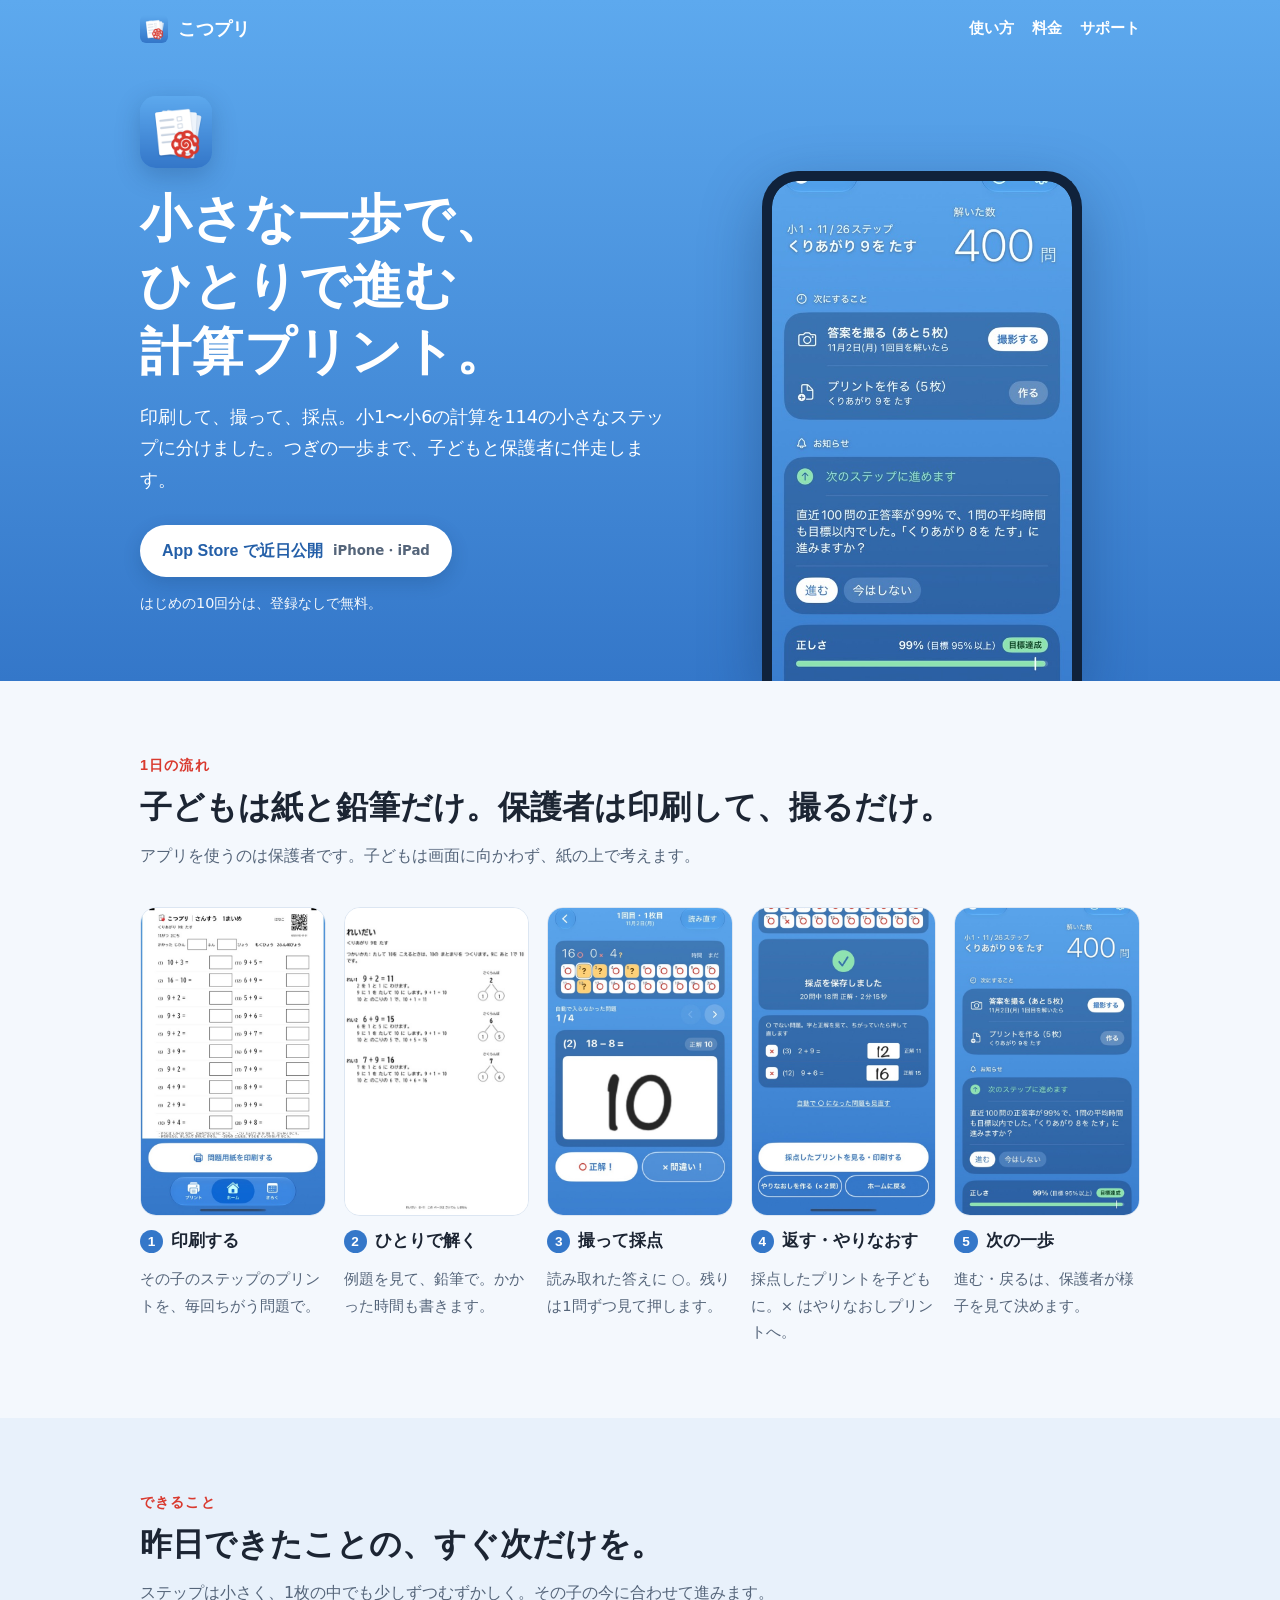
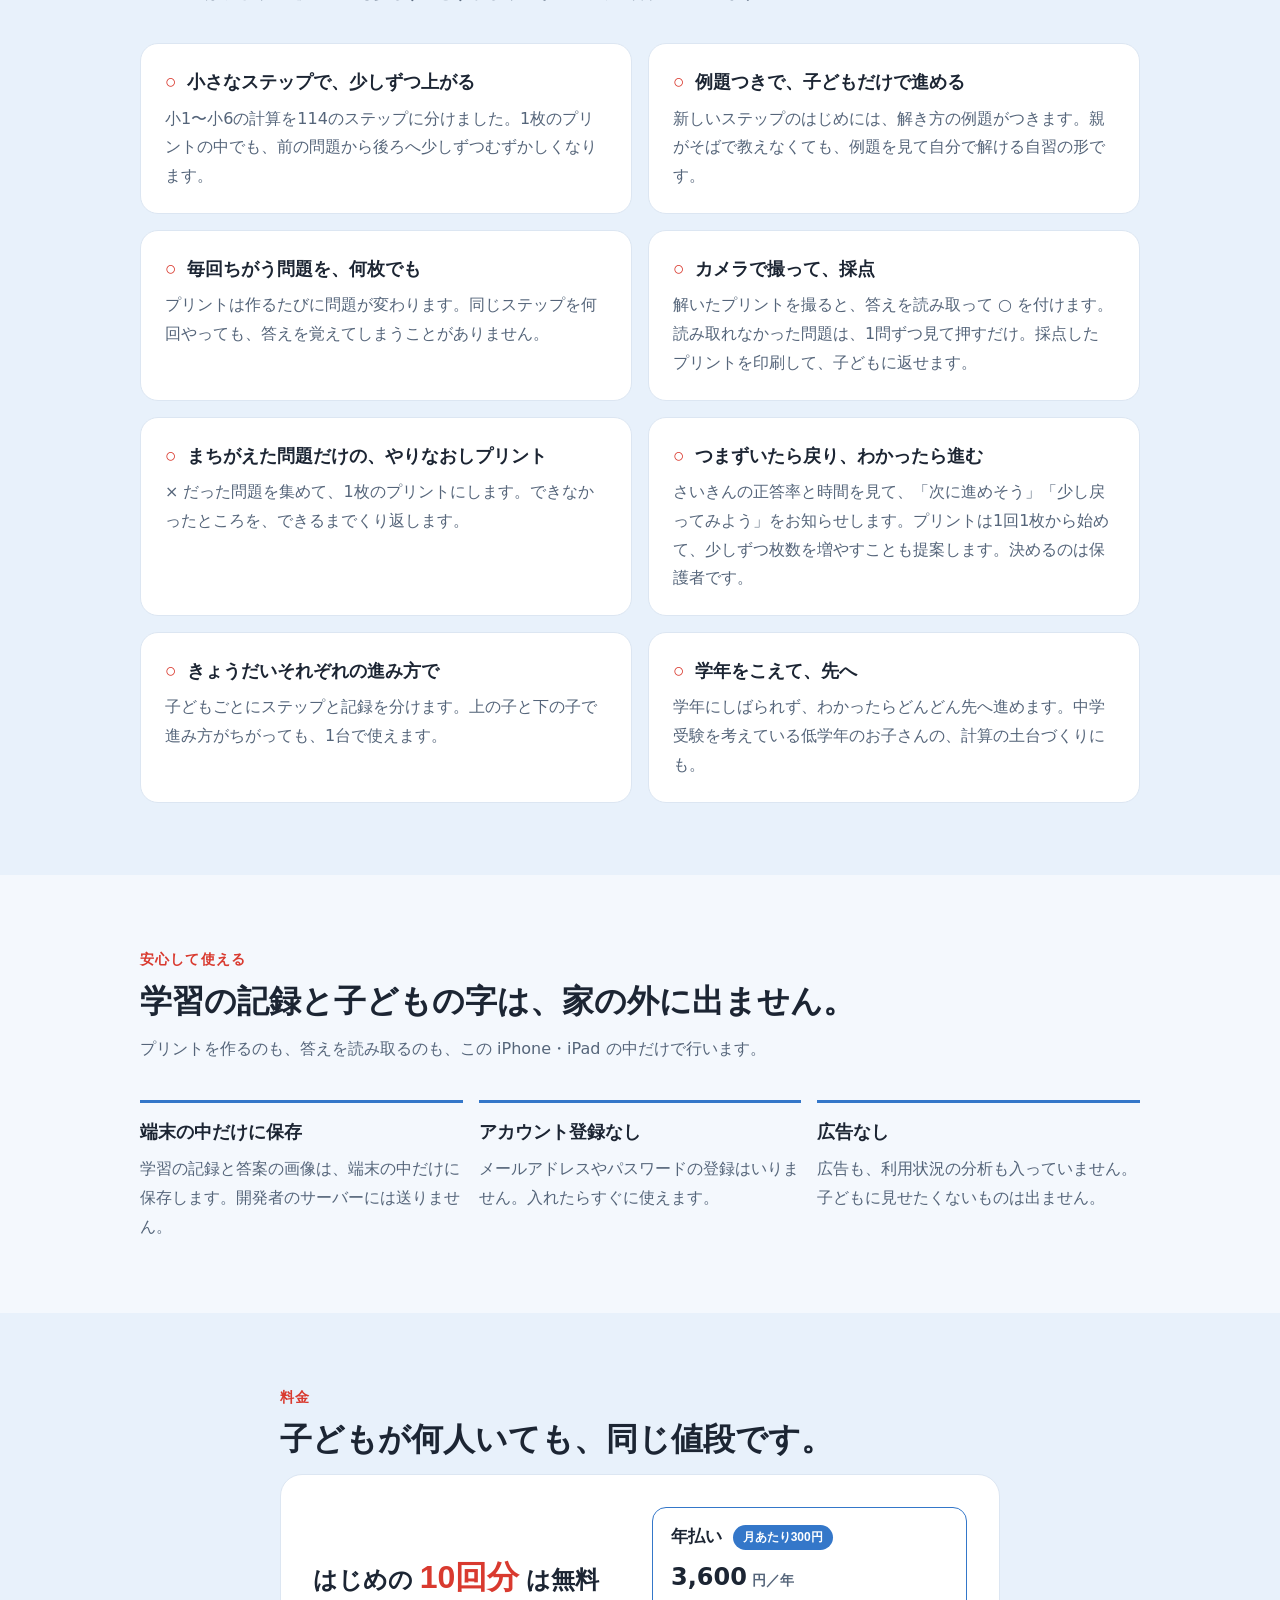
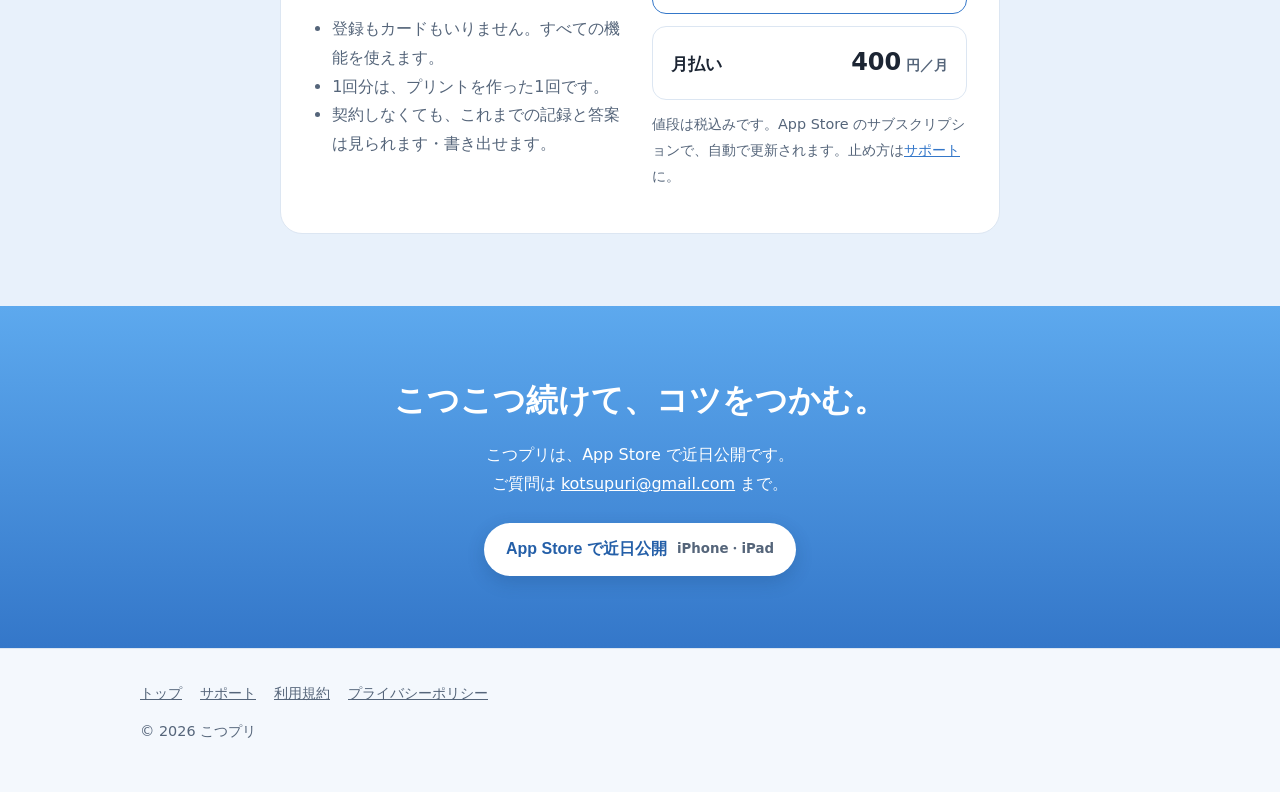
==== index.html @ e77b76b8 "Add files via upload" ====
<!doctype html>
<html lang="ja">
<head>
<meta charset="utf-8">
<meta name="viewport" content="width=device-width, initial-scale=1">
<title>こつプリ｜小さな一歩で、ひとりで進む計算プリント（iPhone・iPad アプリ）</title>
<meta name="description" content="小1〜小6の計算を114の小さなステップに分けた計算プリントのアプリ。例題つきのプリントを印刷して、子どもがひとりで解き、カメラで撮って採点。まちがえた問題はやりなおしプリントに。きょうだいそれぞれの進み方で使えます。">
<link rel="canonical" href="https://kotsupuri.github.io/">
<link rel="icon" href="images/icon-64.png" type="image/png">
<link rel="apple-touch-icon" href="images/icon-180.png">
<meta name="theme-color" content="#5DA9EE">
<meta property="og:type" content="website">
<meta property="og:site_name" content="こつプリ">
<meta property="og:title" content="こつプリ｜小さな一歩で、ひとりで進む計算プリント">
<meta property="og:description" content="例題つきのプリントを印刷して、子どもがひとりで解き、撮って採点。小1〜小6の計算を114の小さなステップで。">
<meta property="og:url" content="https://kotsupuri.github.io/">
<meta property="og:image" content="https://kotsupuri.github.io/images/ogp.png">
<meta property="og:image:width" content="1200">
<meta property="og:image:height" content="630">
<meta property="og:locale" content="ja_JP">
<meta name="twitter:card" content="summary_large_image">
<link rel="stylesheet" href="style.css">
<script type="application/ld+json">
{
  "@context": "https://schema.org",
  "@type": "SoftwareApplication",
  "name": "こつプリ",
  "alternateName": "Kotsupuri",
  "description": "小1〜小6の計算を114の小さなステップに分けた計算プリントのアプリ。例題つきのプリントを印刷して子どもがひとりで解き、カメラで撮って採点します。",
  "applicationCategory": "EducationalApplication",
  "operatingSystem": "iOS 18 以上（iPhone・iPad）",
  "inLanguage": "ja",
  "url": "https://kotsupuri.github.io/",
  "image": "https://kotsupuri.github.io/images/icon-512.png",
  "offers": [
    { "@type": "Offer", "name": "はじめの10回分", "price": "0", "priceCurrency": "JPY" },
    { "@type": "Offer", "name": "月払い", "price": "400", "priceCurrency": "JPY" },
    { "@type": "Offer", "name": "年払い", "price": "3600", "priceCurrency": "JPY" }
  ]
}
</script>
</head>
<body>
<header class="topbar on-hero">
  <div class="wrap bar">
    <a class="brand" href="./"><img src="images/icon-64.png" alt="" width="28" height="28">こつプリ</a>
    <nav><a href="#flow">使い方</a><a href="#price">料金</a><a href="support.html">サポート</a></nav>
  </div>
</header>

<div class="hero">
  <div class="wrap hero-grid">
    <div class="hero-copy">
      <p class="app-name"><img src="images/icon-180.png" alt="こつプリのアイコン" width="72" height="72"></p>
      <h1><span>小さな一歩で、</span><span>ひとりで進む</span><span>計算プリント。</span></h1>
      <p class="lead">印刷して、撮って、採点。小1〜小6の計算を114の小さなステップに分けました。つぎの一歩まで、子どもと保護者に伴走します。</p>
      <span class="badge">App Store で近日公開 <small>iPhone・iPad</small></span>
      <p class="hero-note">はじめの10回分は、登録なしで無料。</p>
    </div>
    <div class="hero-phone">
      <div class="phone"><img src="images/screen-decide.jpg" alt="ホームの画面。次にすること（答案を撮る・プリントを作る）と、次のステップに進めるというお知らせ" width="540" height="900"></div>
    </div>
  </div>
</div>

<main>
  <section id="flow">
    <div class="wrap">
      <p class="eyebrow">1日の流れ</p>
      <h2><span>子どもは紙と鉛筆だけ。</span><span>保護者は印刷して、撮るだけ。</span></h2>
      <p class="section-lead">アプリを使うのは保護者です。子どもは画面に向かわず、紙の上で考えます。</p>
      <ol class="flow">
        <li>
          <figure><img src="images/screen-print.jpg" alt="プリントの印刷の画面" loading="lazy" width="540" height="900"></figure>
          <h3>印刷する</h3>
          <p>その子のステップのプリントを、毎回ちがう問題で。</p>
        </li>
        <li>
          <figure><img src="images/screen-solve.jpg" alt="印刷した計算プリント" loading="lazy" width="540" height="764"></figure>
          <h3>ひとりで解く</h3>
          <p>例題を見て、鉛筆で。かかった時間も書きます。</p>
        </li>
        <li>
          <figure><img src="images/screen-grade.jpg" alt="撮った答案を採点する画面" loading="lazy" width="540" height="900"></figure>
          <h3>撮って採点</h3>
          <p>読み取れた答えに ○。残りは1問ずつ見て押します。</p>
        </li>
        <li>
          <figure><img src="images/screen-retry.jpg" alt="採点を保存した画面と、やりなおしを作るボタン" loading="lazy" width="540" height="900"></figure>
          <h3>返す・やりなおす</h3>
          <p>採点したプリントを子どもに。× はやりなおしプリントへ。</p>
        </li>
        <li>
          <figure><img src="images/screen-decide.jpg" alt="次のステップに進めるというお知らせ" loading="lazy" width="540" height="900"></figure>
          <h3>次の一歩</h3>
          <p>進む・戻るは、保護者が様子を見て決めます。</p>
        </li>
      </ol>
    </div>
  </section>

  <section class="alt" id="features">
    <div class="wrap">
      <p class="eyebrow">できること</p>
      <h2><span>昨日できたことの、</span><span>すぐ次だけを。</span></h2>
      <p class="section-lead">ステップは小さく、1枚の中でも少しずつむずかしく。その子の今に合わせて進みます。</p>
      <div class="features">
        <div class="feature"><h3><span class="mark" aria-hidden="true">○</span>小さなステップで、少しずつ上がる</h3><p>小1〜小6の計算を114のステップに分けました。1枚のプリントの中でも、前の問題から後ろへ少しずつむずかしくなります。</p></div>
        <div class="feature"><h3><span class="mark" aria-hidden="true">○</span>例題つきで、子どもだけで進める</h3><p>新しいステップのはじめには、解き方の例題がつきます。親がそばで教えなくても、例題を見て自分で解ける自習の形です。</p></div>
        <div class="feature"><h3><span class="mark" aria-hidden="true">○</span>毎回ちがう問題を、何枚でも</h3><p>プリントは作るたびに問題が変わります。同じステップを何回やっても、答えを覚えてしまうことがありません。</p></div>
        <div class="feature"><h3><span class="mark" aria-hidden="true">○</span>カメラで撮って、採点</h3><p>解いたプリントを撮ると、答えを読み取って ○ を付けます。読み取れなかった問題は、1問ずつ見て押すだけ。採点したプリントを印刷して、子どもに返せます。</p></div>
        <div class="feature"><h3><span class="mark" aria-hidden="true">○</span>まちがえた問題だけの、やりなおしプリント</h3><p>× だった問題を集めて、1枚のプリントにします。できなかったところを、できるまでくり返します。</p></div>
        <div class="feature"><h3><span class="mark" aria-hidden="true">○</span>つまずいたら戻り、わかったら進む</h3><p>さいきんの正答率と時間を見て、「次に進めそう」「少し戻ってみよう」をお知らせします。プリントは1回1枚から始めて、少しずつ枚数を増やすことも提案します。決めるのは保護者です。</p></div>
        <div class="feature"><h3><span class="mark" aria-hidden="true">○</span>きょうだいそれぞれの進み方で</h3><p>子どもごとにステップと記録を分けます。上の子と下の子で進み方がちがっても、1台で使えます。</p></div>
        <div class="feature"><h3><span class="mark" aria-hidden="true">○</span>学年をこえて、先へ</h3><p>学年にしばられず、わかったらどんどん先へ進めます。中学受験を考えている低学年のお子さんの、計算の土台づくりにも。</p></div>
      </div>
    </div>
  </section>

  <section id="promise">
    <div class="wrap">
      <p class="eyebrow">安心して使える</p>
      <h2><span>学習の記録と子どもの字は、</span><span>家の外に出ません。</span></h2>
      <p class="section-lead">プリントを作るのも、答えを読み取るのも、この iPhone・iPad の中だけで行います。</p>
      <div class="promises">
        <div class="promise"><h3>端末の中だけに保存</h3><p>学習の記録と答案の画像は、端末の中だけに保存します。開発者のサーバーには送りません。</p></div>
        <div class="promise"><h3>アカウント登録なし</h3><p>メールアドレスやパスワードの登録はいりません。入れたらすぐに使えます。</p></div>
        <div class="promise"><h3>広告なし</h3><p>広告も、利用状況の分析も入っていません。子どもに見せたくないものは出ません。</p></div>
      </div>
    </div>
  </section>

  <section class="alt" id="price">
    <div class="wrap narrow">
      <p class="eyebrow">料金</p>
      <h2><span>子どもが何人いても、</span><span>同じ値段です。</span></h2>
      <div class="price">
        <div>
          <p class="price-free"><span>はじめの <strong>10回分</strong></span> <span>は無料</span></p>
          <ul>
            <li>登録もカードもいりません。すべての機能を使えます。</li>
            <li>1回分は、プリントを作った1回です。</li>
            <li>契約しなくても、これまでの記録と答案は見られます・書き出せます。</li>
          </ul>
        </div>
        <div class="plans">
          <div class="plan best"><b>年払い <span class="tag">月あたり300円</span></b><span class="amount">3,600<small> 円／年</small></span></div>
          <div class="plan"><b>月払い</b><span class="amount">400<small> 円／月</small></span></div>
          <p class="note">値段は税込みです。App Store のサブスクリプションで、自動で更新されます。止め方は<a href="support.html">サポート</a>に。</p>
        </div>
      </div>
    </div>
  </section>

  <section class="cta">
    <div class="wrap narrow">
      <h2><span>こつこつ続けて、</span><span>コツをつかむ。</span></h2>
      <p>こつプリは、App Store で近日公開です。<br>ご質問は <a href="mailto:kotsupuri@gmail.com" style="color:#fff">kotsupuri@gmail.com</a> まで。</p>
      <span class="badge">App Store で近日公開 <small>iPhone・iPad</small></span>
    </div>
  </section>
</main>

<footer class="footer"><div class="wrap"><nav><a href="./">トップ</a><a href="support.html">サポート</a><a href="terms.html">利用規約</a><a href="privacy.html">プライバシーポリシー</a></nav><p>© 2026 こつプリ</p></div></footer>
</body>
</html>
---- style.css ----
/* こつプリの公式サイト。色はブランドブックと同じ（空・紙・赤ペン・墨）。
   外の文字（Web フォント）や外のサービスは読み込まない（見た人の情報を、ほかのサービスに送らないため）。
   見出しは丸ゴシック（iPhone・Mac のヒラギノ丸ゴ）、本文は角ゴシック。 */
:root {
  --sky-top: #5DA9EE;
  --sky-bottom: #3477C9;
  --sky-deep: #245FA8;
  --paper: #FFFFFF;
  --ink: #1C2533;
  --muted: #55657A;
  --line: #DCE6F2;
  --pen: #D93A2F;
  --done: #2E9D62;
  --bg: #F4F8FD;
  --tint: #E8F1FB;
  --round: "Hiragino Maru Gothic ProN", "Hiragino Maru Gothic Pro", "Zen Maru Gothic", "M PLUS Rounded 1c", "Hiragino Sans", sans-serif;
  --body: "Hiragino Sans", "Hiragino Kaku Gothic ProN", "Yu Gothic", "Noto Sans JP", system-ui, sans-serif;
  color-scheme: light;
}
@media (prefers-color-scheme: dark) {
  :root {
    --paper: #18212E; --ink: #E7EEF7; --muted: #A3B2C5; --line: #2A3747;
    --bg: #0F1620; --tint: #142133; --done: #6FD39C; --pen: #F0645A;
    color-scheme: dark;
  }
}
* { box-sizing: border-box; }
html { scroll-behavior: smooth; }
@media (prefers-reduced-motion: reduce) { html { scroll-behavior: auto; } }
body {
  margin: 0;
  background: var(--bg);
  color: var(--ink);
  font-family: var(--body);
  line-height: 1.8;
  -webkit-text-size-adjust: 100%;
}
img { max-width: 100%; height: auto; }
a { color: var(--sky-bottom); }
@media (prefers-color-scheme: dark) { a { color: var(--sky-top); } }
a:focus-visible, summary:focus-visible { outline: 3px solid var(--sky-top); outline-offset: 2px; border-radius: 4px; }
.wrap {
  max-width: 1040px;
  margin: 0 auto;
  padding-left: max(20px, env(safe-area-inset-left));
  padding-right: max(20px, env(safe-area-inset-right));
}
.narrow { max-width: 760px; }
h1, h2, h3, .brand { font-family: var(--round); text-wrap: balance; }
/* 見出しは、意味のまとまり（span）の途中で折り返さない */
h1 > span, h2 > span, .price-free > span { display: inline-block; }

/* 上の帯 */
.topbar { background: var(--sky-top); background: linear-gradient(180deg, var(--sky-top), #4B98E2); color: #fff; }
.topbar.on-hero { background: transparent; position: absolute; inset: 0 0 auto; z-index: 2; }
.bar { display: flex; align-items: center; justify-content: space-between; gap: 12px; padding-block: 12px; }
.brand { display: inline-flex; align-items: center; gap: 10px; color: #fff; font-weight: 700; font-size: 1.15rem; text-decoration: none; }
.brand img { border-radius: 22%; }
.topbar nav, .footer nav { display: flex; flex-wrap: wrap; gap: 4px 18px; }
.topbar nav a { color: #fff; text-decoration: none; font-weight: 600; font-size: .95rem; }
.topbar nav a:hover { text-decoration: underline; }

/* いちばん上 */
.hero {
  position: relative;
  color: #fff;
  background: linear-gradient(180deg, var(--sky-top) 0%, var(--sky-bottom) 100%);
  overflow: hidden;
}
.hero-grid {
  display: grid;
  grid-template-columns: minmax(0, 1.1fr) minmax(0, .9fr);
  gap: 32px;
  align-items: center;
  padding-block: 96px 0;
}
.hero-copy { padding-bottom: 64px; }
.app-name { display: flex; align-items: center; gap: 16px; margin: 0 0 18px; }
.app-name img { width: 72px; height: 72px; border-radius: 22%; box-shadow: 0 8px 24px rgba(16, 48, 92, .25); }
.app-name span { font-family: var(--round); font-size: 1.25rem; font-weight: 700; }
.hero h1 { font-size: clamp(2rem, 5.2vw, 3.2rem); line-height: 1.3; margin: 0 0 16px; letter-spacing: .02em; }
.hero .lead { font-size: 1.1rem; margin: 0 0 28px; max-width: 30em; }
.badge {
  display: inline-flex; align-items: center; gap: 10px;
  background: #fff; color: var(--sky-deep);
  border-radius: 999px; padding: 12px 22px;
  font-weight: 700; font-family: var(--round); text-decoration: none;
  box-shadow: 0 6px 18px rgba(16, 48, 92, .2);
}
.badge small { font-weight: 600; color: var(--muted); font-family: var(--body); }
.hero-note { margin: 14px 0 0; font-size: .9rem; opacity: .95; }
.hero-phone { align-self: end; display: flex; justify-content: center; }
.phone {
  width: min(320px, 100%);
  border-radius: 36px 36px 0 0;
  border: 10px solid #10223B; border-bottom: 0;
  background: #10223B;
  overflow: hidden;
  box-shadow: 0 20px 60px rgba(16, 48, 92, .35);
}
.phone img { display: block; width: 100%; border-radius: 26px 26px 0 0; }

/* 区切りの見出し */
section { padding-block: 72px; }
section.alt { background: var(--tint); }
.eyebrow { font-family: var(--round); color: var(--pen); font-weight: 700; letter-spacing: .08em; font-size: .9rem; margin: 0 0 6px; }
h2 { font-size: clamp(1.5rem, 3.4vw, 2rem); line-height: 1.4; margin: 0 0 12px; }
.section-lead { color: var(--muted); margin: 0 0 36px; max-width: 40em; }

/* 1日の流れ */
.flow { list-style: none; margin: 0; padding: 0; display: grid; grid-template-columns: repeat(5, minmax(0, 1fr)); gap: 18px; counter-reset: step; }
.flow li { counter-increment: step; display: grid; gap: 10px; align-content: start; }
.flow figure { margin: 0; border-radius: 16px; overflow: hidden; border: 1px solid var(--line); background: var(--paper); aspect-ratio: 3 / 5; }
.flow figure img { display: block; width: 100%; height: 100%; object-fit: cover; object-position: top; }
.flow h3 { font-size: 1.05rem; margin: 0; display: flex; align-items: baseline; gap: 8px; }
.flow h3::before {
  content: counter(step);
  display: inline-grid; place-items: center;
  width: 1.7em; height: 1.7em; flex: none;
  border-radius: 50%; background: var(--sky-bottom); color: #fff; font-size: .85rem;
}
.flow p { margin: 0; color: var(--muted); font-size: .92rem; }

/* できること */
.features { display: grid; grid-template-columns: repeat(2, minmax(0, 1fr)); gap: 16px; }
.feature { background: var(--paper); border: 1px solid var(--line); border-radius: 18px; padding: 22px 24px; }
.feature h3 { font-size: 1.12rem; margin: 0 0 6px; display: flex; gap: 10px; align-items: baseline; }
.feature h3 .mark { color: var(--pen); font-size: 1.2rem; line-height: 1; }
.feature p { margin: 0; color: var(--muted); }

/* 約束 */
.promises { display: grid; grid-template-columns: repeat(3, minmax(0, 1fr)); gap: 16px; }
.promise { border-top: 3px solid var(--sky-bottom); padding-top: 14px; }
.promise h3 { font-size: 1.1rem; margin: 0 0 6px; }
.promise p { margin: 0; color: var(--muted); }

/* 料金 */
.price {
  display: grid; grid-template-columns: minmax(0, 1fr) minmax(0, 1fr); gap: 24px; align-items: center;
  background: var(--paper); border: 1px solid var(--line); border-radius: 22px; padding: 32px;
}
.price-free { font-family: var(--round); font-size: 1.5rem; font-weight: 700; margin: 0 0 8px; }
.price-free strong { color: var(--pen); font-size: 2rem; }
.price ul { margin: 0; padding-left: 1.2em; color: var(--muted); }
.plans { display: grid; gap: 12px; }
.plan { display: flex; flex-wrap: wrap; justify-content: space-between; align-items: baseline; gap: 4px 12px; border: 1px solid var(--line); border-radius: 14px; padding: 14px 18px; }
.plan b { font-family: var(--round); font-size: 1.05rem; }
.plan .amount { font-size: 1.5rem; font-weight: 700; font-variant-numeric: tabular-nums; white-space: nowrap; }
.plan .amount small { font-size: .85rem; color: var(--muted); font-weight: 600; }
.plan.best { border-color: var(--sky-bottom); }
.plan .tag { white-space: nowrap; display: inline-block; vertical-align: middle; font-size: .75rem; color: #fff; background: var(--sky-bottom); border-radius: 999px; padding: 2px 10px; margin-left: 6px; font-weight: 700; }

/* 下の呼びかけ */
.cta { text-align: center; color: #fff; background: linear-gradient(180deg, var(--sky-top), var(--sky-bottom)); }
.cta h2 { margin-bottom: 18px; }
.cta p { margin: 0 0 24px; }

/* サポート・規約 */
main.page { padding-block: 40px 24px; }
main.page h1 { font-size: clamp(1.6rem, 4vw, 2.1rem); line-height: 1.35; margin: 0 0 20px; }
main.page h2 { font-size: 1.2rem; margin: 36px 0 10px; }
.doc p, .doc li { overflow-wrap: anywhere; }
p, ul, ol { margin: 0 0 12px; }
ul, ol { padding-left: 1.3em; }
.card { background: var(--paper); border: 1px solid var(--line); border-radius: 16px; padding: 18px 20px; margin: 0 0 16px; }
.contact { font-size: 1.2rem; font-weight: 700; word-break: break-all; }
.note { color: var(--muted); font-size: .9rem; }
details { border-top: 1px solid var(--line); padding: 12px 0; }
details:last-of-type { border-bottom: 1px solid var(--line); }
summary { cursor: pointer; font-weight: 700; }
summary::marker { color: var(--pen); }
details p, details ol { margin: 8px 0 0; }

/* いちばん下 */
.footer { padding-block: 32px 48px; color: var(--muted); font-size: .9rem; border-top: 1px solid var(--line); }
.footer nav a { color: var(--muted); }
.footer p { margin: 12px 0 0; }

/* スマホの幅 */
@media (max-width: 860px) {
  .flow { grid-template-columns: repeat(5, minmax(150px, 1fr)); overflow-x: auto; scroll-snap-type: x mandatory; padding-bottom: 8px; }
  .flow li { scroll-snap-align: start; }
}
@media (max-width: 760px) {
  .hero-grid { grid-template-columns: 1fr; padding-block: 80px 0; gap: 8px; }
  .hero-copy { padding-bottom: 24px; }
  .phone { width: min(260px, 80%); }
  section { padding-block: 52px; }
  .features, .promises, .price { grid-template-columns: 1fr; }
  .price { padding: 22px; }
}
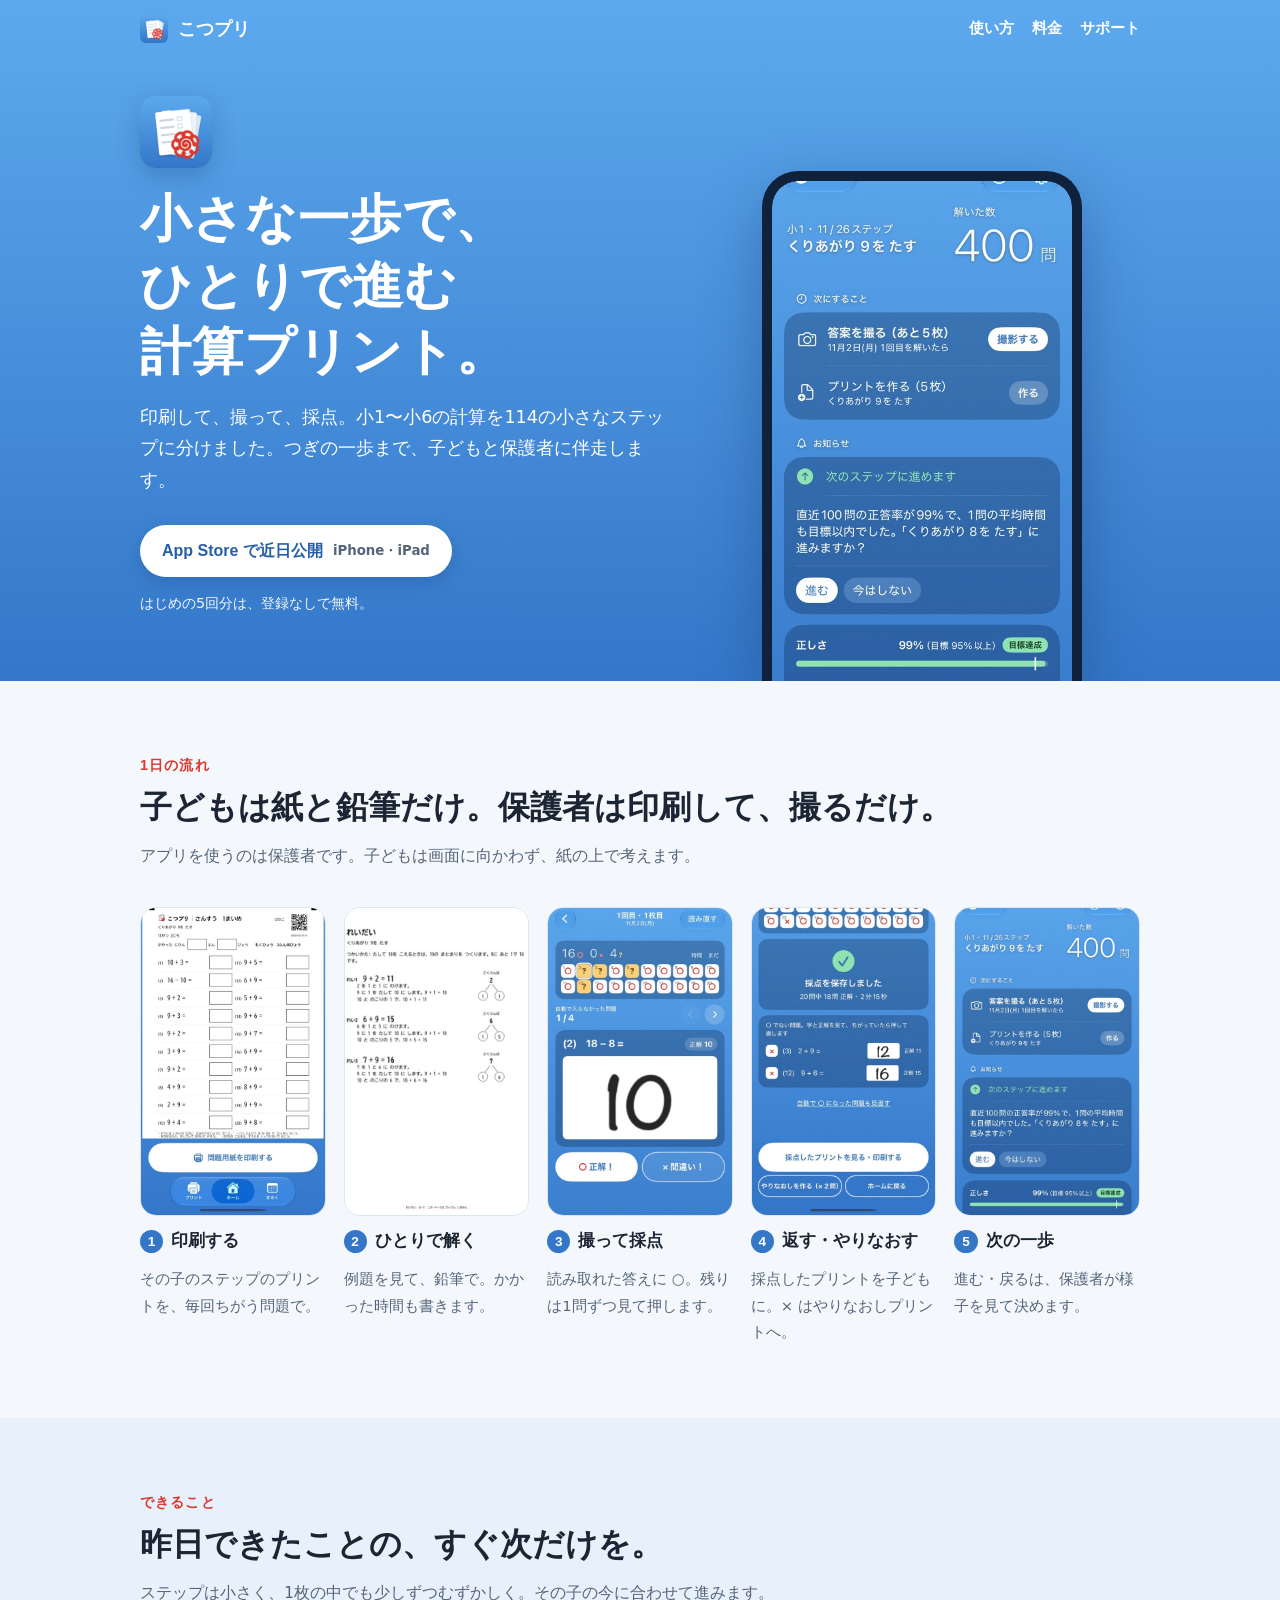
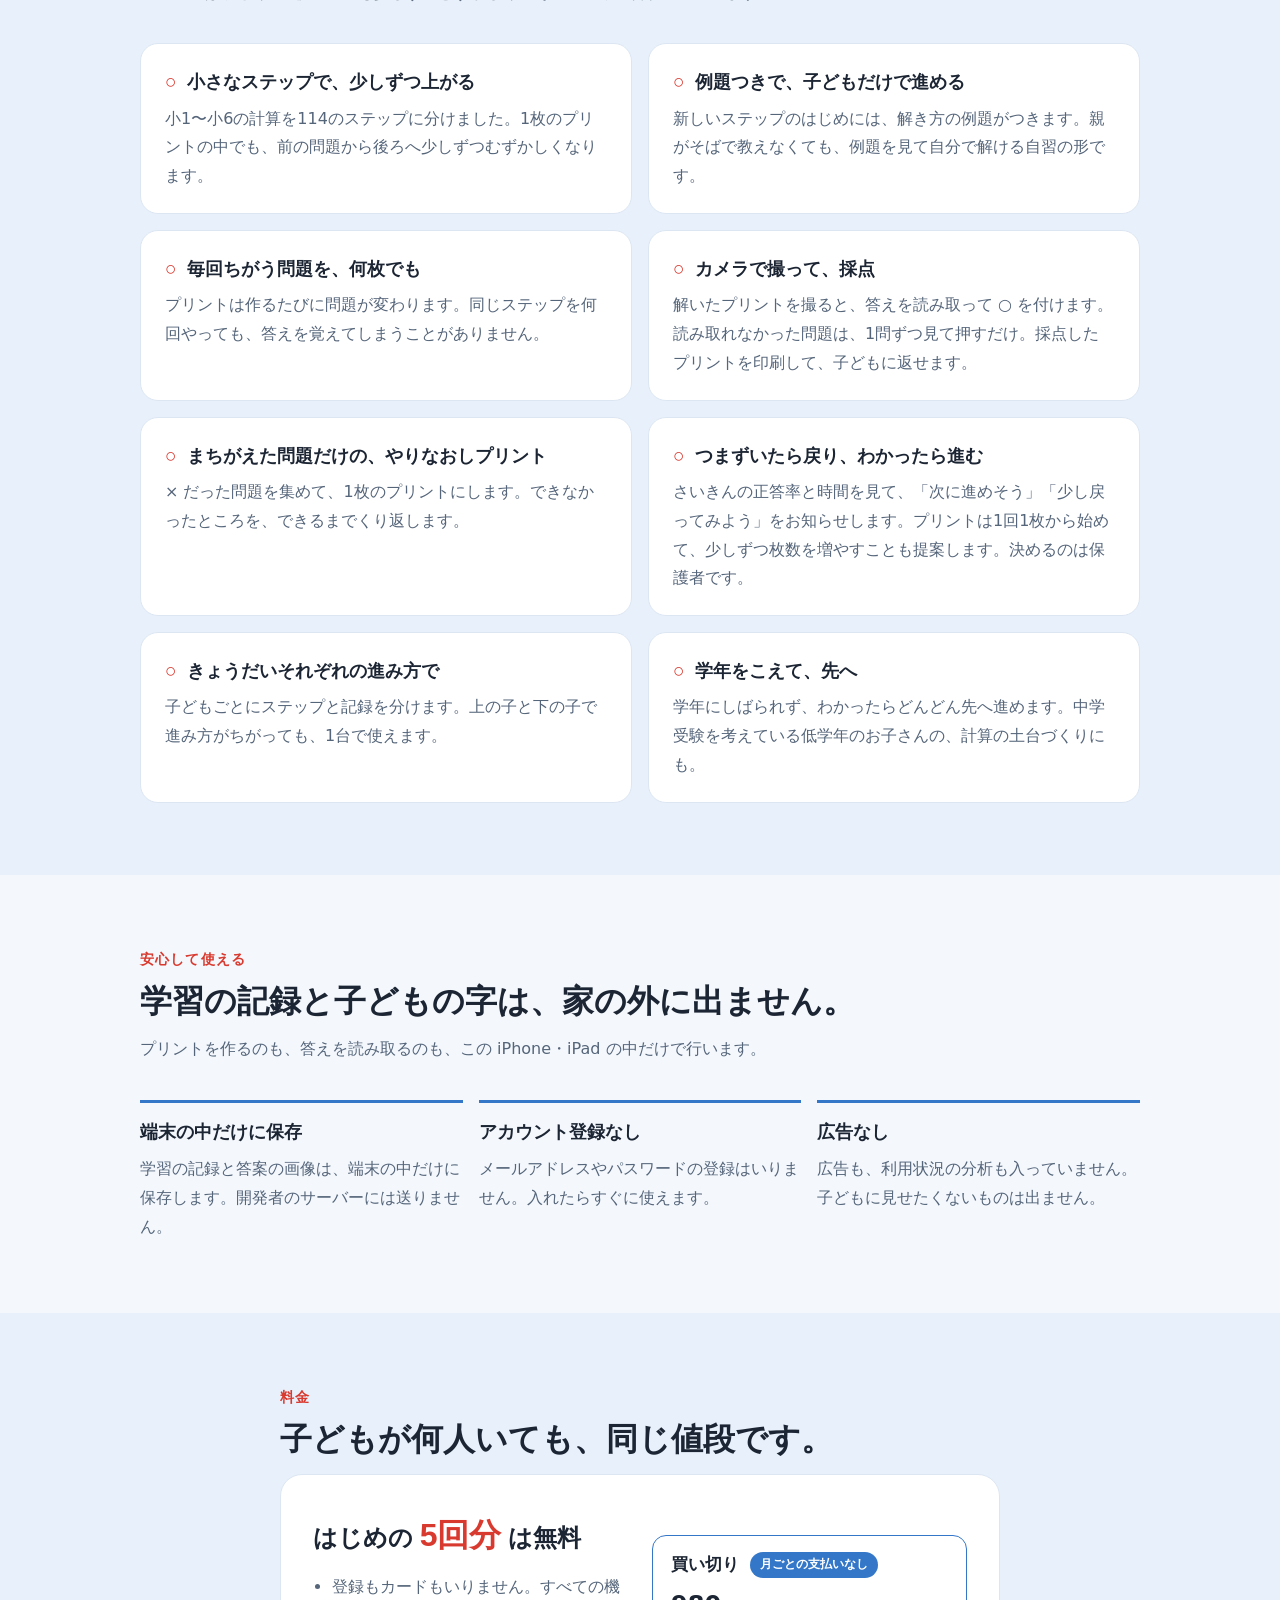
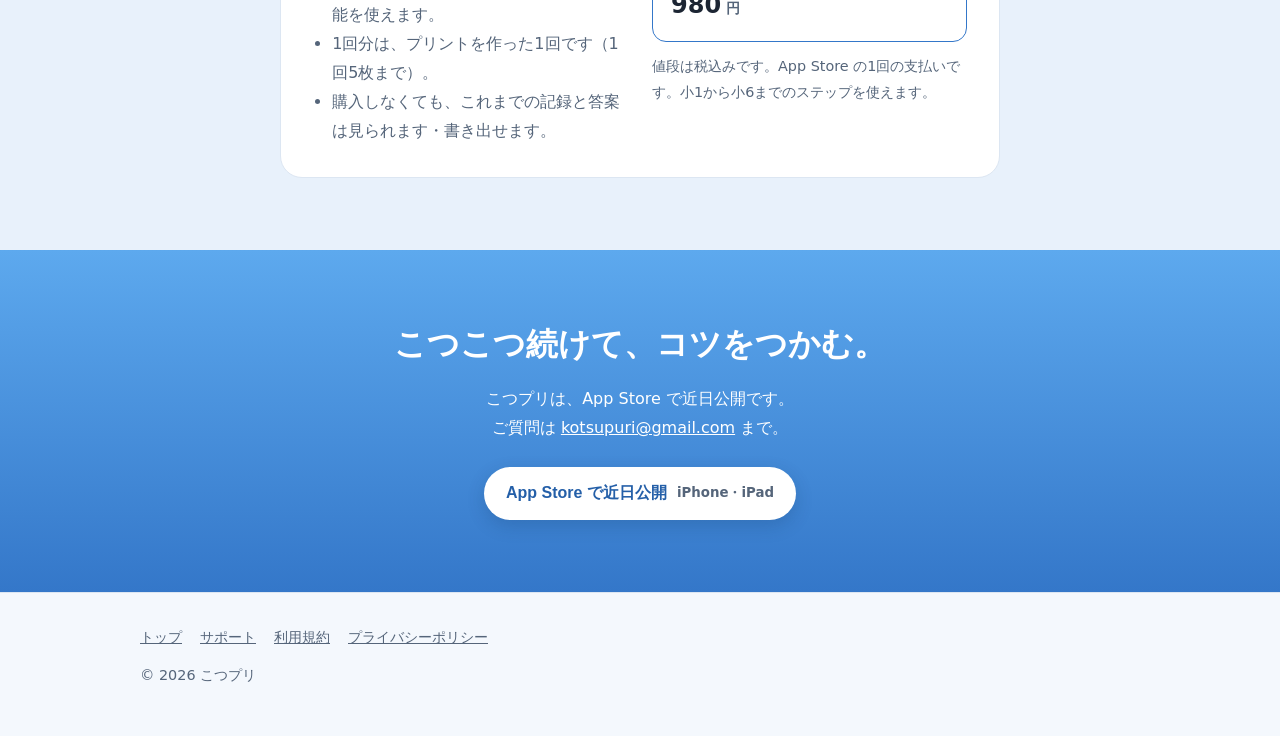
==== commit 0c0d8f7f: "Add files via upload" ====
--- a/index.html
+++ b/index.html
@@ -33,9 +33,8 @@
   "url": "https://kotsupuri.github.io/",
   "image": "https://kotsupuri.github.io/images/icon-512.png",
   "offers": [
-    { "@type": "Offer", "name": "はじめの10回分", "price": "0", "priceCurrency": "JPY" },
-    { "@type": "Offer", "name": "月払い", "price": "400", "priceCurrency": "JPY" },
-    { "@type": "Offer", "name": "年払い", "price": "3600", "priceCurrency": "JPY" }
+    { "@type": "Offer", "name": "はじめの5回分", "price": "0", "priceCurrency": "JPY" },
+    { "@type": "Offer", "name": "買い切り", "price": "980", "priceCurrency": "JPY" }
   ]
 }
 </script>
@@ -55,7 +54,7 @@
       <h1><span>小さな一歩で、</span><span>ひとりで進む</span><span>計算プリント。</span></h1>
       <p class="lead">印刷して、撮って、採点。小1〜小6の計算を114の小さなステップに分けました。つぎの一歩まで、子どもと保護者に伴走します。</p>
       <span class="badge">App Store で近日公開 <small>iPhone・iPad</small></span>
-      <p class="hero-note">はじめの10回分は、登録なしで無料。</p>
+      <p class="hero-note">はじめの5回分は、登録なしで無料。</p>
     </div>
     <div class="hero-phone">
       <div class="phone"><img src="images/screen-decide.jpg" alt="ホームの画面。次にすること（答案を撮る・プリントを作る）と、次のステップに進めるというお知らせ" width="540" height="900"></div>
@@ -136,17 +135,16 @@
       <h2><span>子どもが何人いても、</span><span>同じ値段です。</span></h2>
       <div class="price">
         <div>
-          <p class="price-free"><span>はじめの <strong>10回分</strong></span> <span>は無料</span></p>
+          <p class="price-free"><span>はじめの <strong>5回分</strong></span> <span>は無料</span></p>
           <ul>
             <li>登録もカードもいりません。すべての機能を使えます。</li>
-            <li>1回分は、プリントを作った1回です。</li>
-            <li>契約しなくても、これまでの記録と答案は見られます・書き出せます。</li>
+            <li>1回分は、プリントを作った1回です（1回5枚まで）。</li>
+            <li>購入しなくても、これまでの記録と答案は見られます・書き出せます。</li>
           </ul>
         </div>
         <div class="plans">
-          <div class="plan best"><b>年払い <span class="tag">月あたり300円</span></b><span class="amount">3,600<small> 円／年</small></span></div>
-          <div class="plan"><b>月払い</b><span class="amount">400<small> 円／月</small></span></div>
-          <p class="note">値段は税込みです。App Store のサブスクリプションで、自動で更新されます。止め方は<a href="support.html">サポート</a>に。</p>
+          <div class="plan best"><b>買い切り <span class="tag">月ごとの支払いなし</span></b><span class="amount">980<small> 円</small></span></div>
+          <p class="note">値段は税込みです。App Store の1回の支払いです。小1から小6までのステップを使えます。</p>
         </div>
       </div>
     </div>
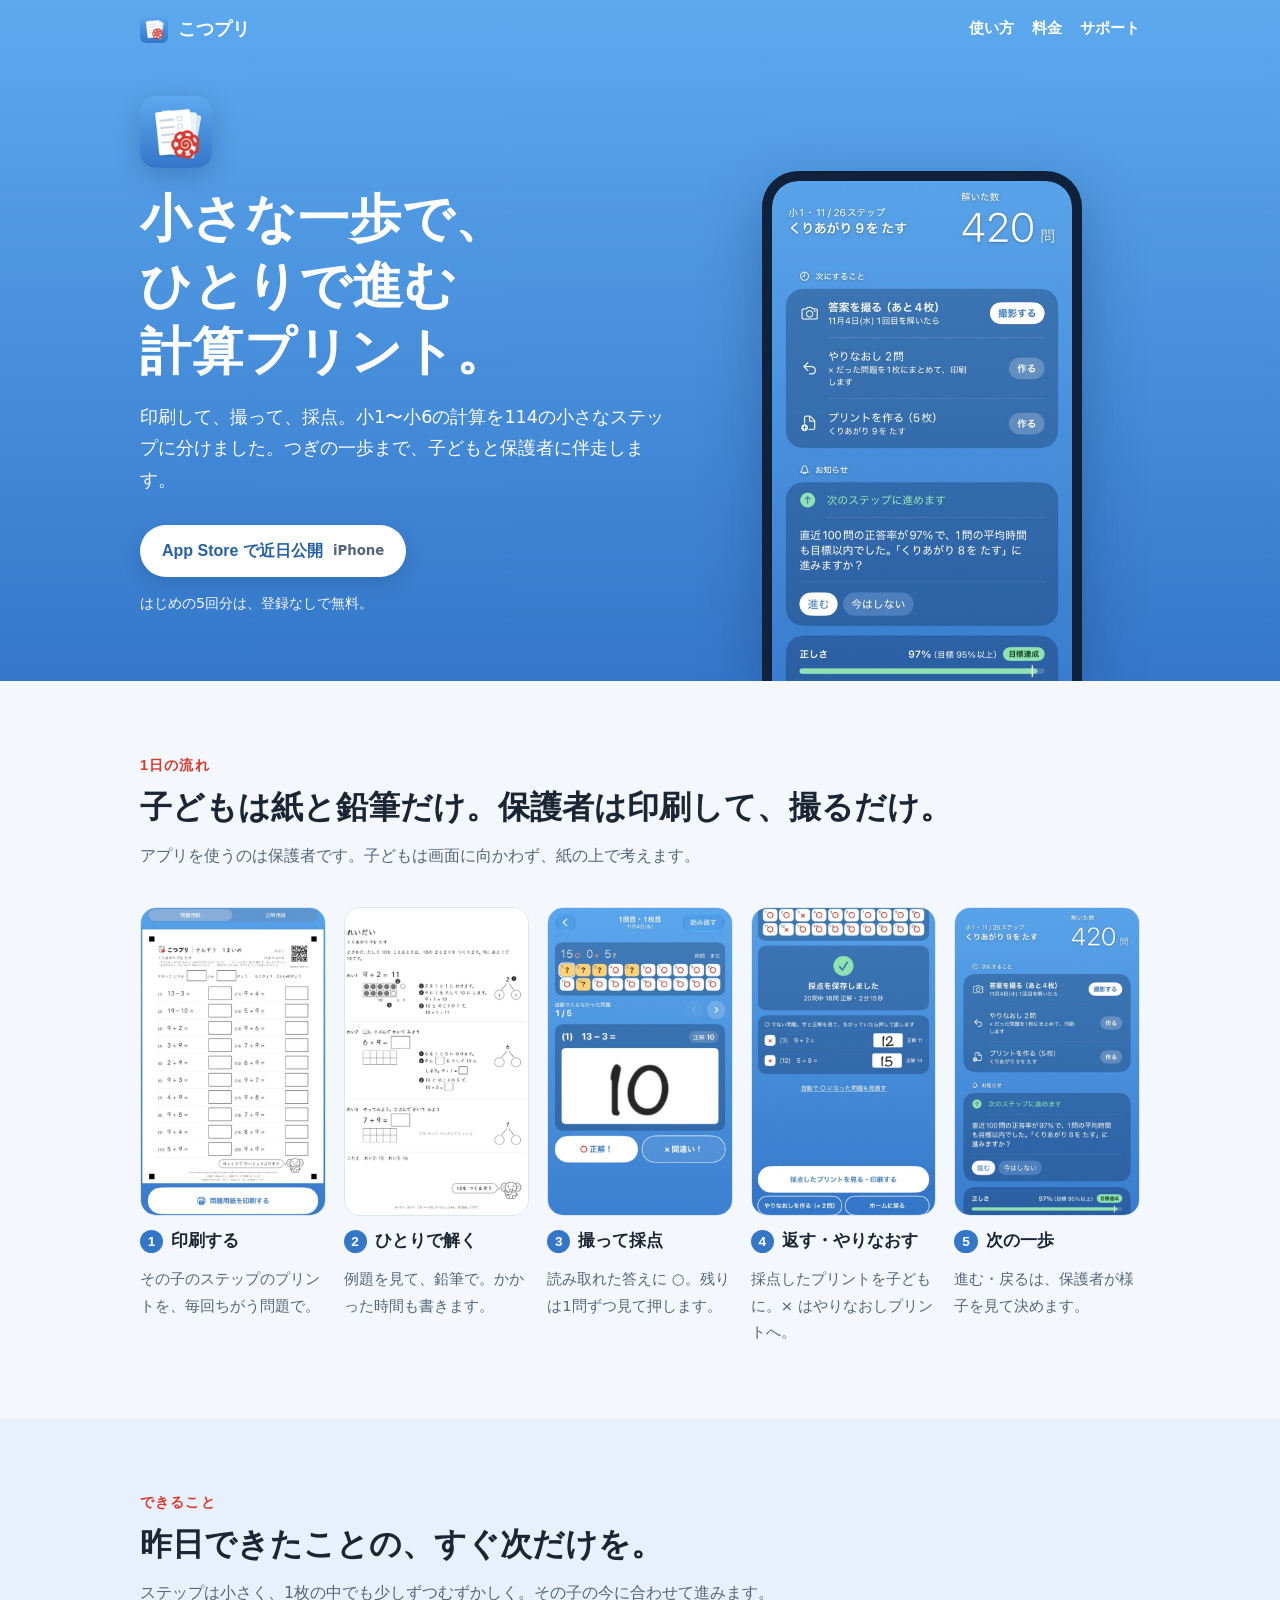
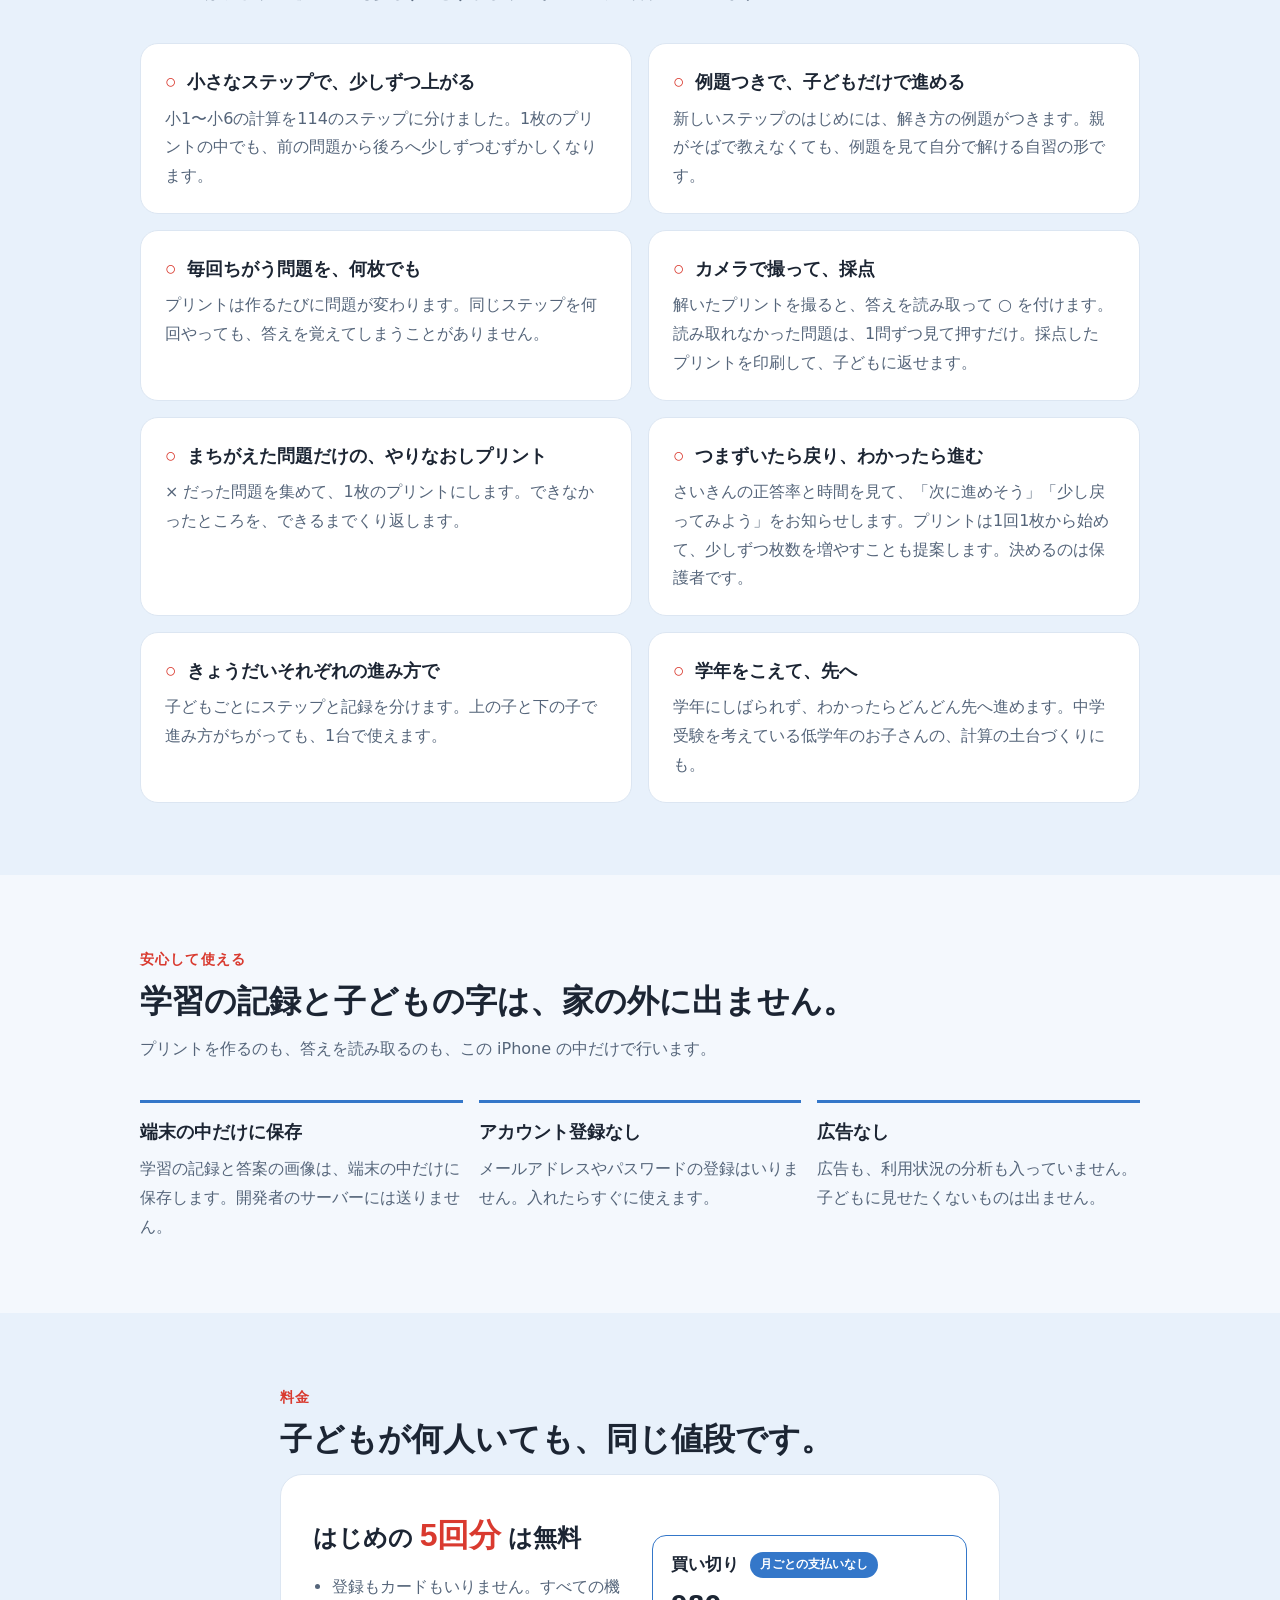
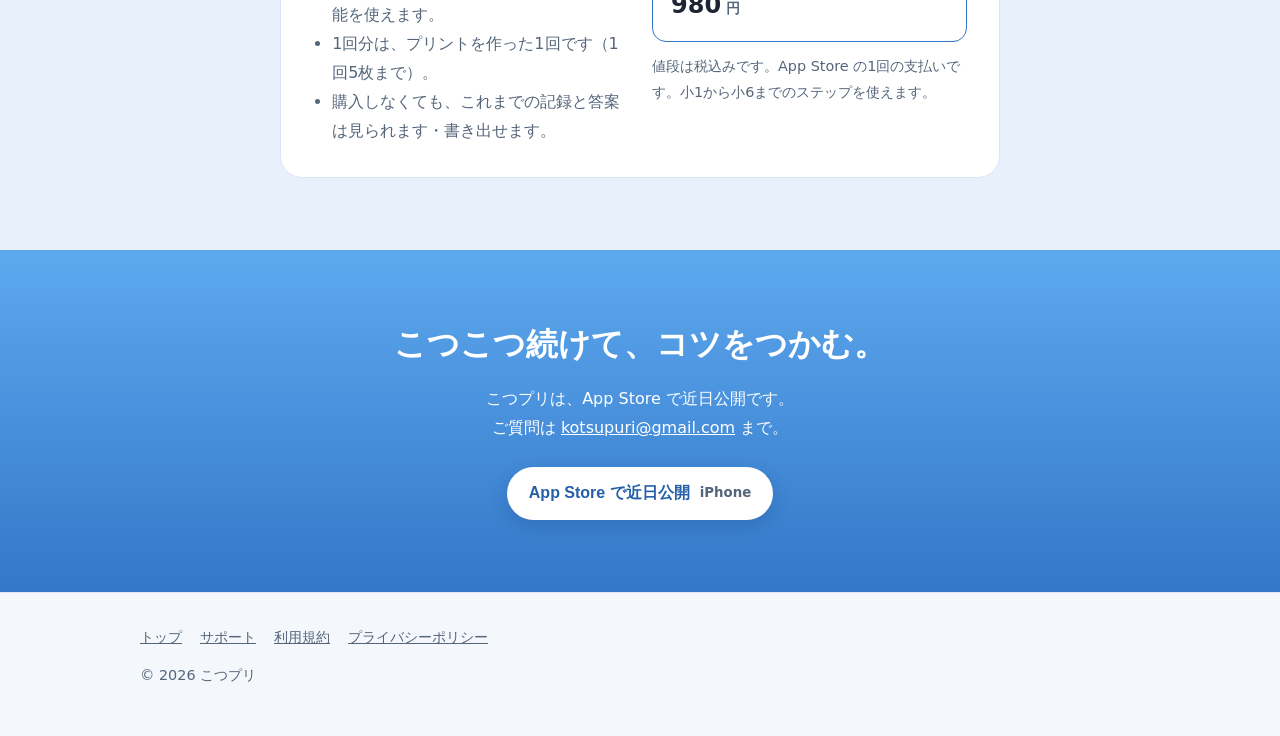
==== commit 5f7710fa: "Add files via upload" ====
--- a/index.html
+++ b/index.html
@@ -3,7 +3,7 @@
 <head>
 <meta charset="utf-8">
 <meta name="viewport" content="width=device-width, initial-scale=1">
-<title>こつプリ｜小さな一歩で、ひとりで進む計算プリント（iPhone・iPad アプリ）</title>
+<title>こつプリ｜小さな一歩で、ひとりで進む計算プリント（iPhone アプリ）</title>
 <meta name="description" content="小1〜小6の計算を114の小さなステップに分けた計算プリントのアプリ。例題つきのプリントを印刷して、子どもがひとりで解き、カメラで撮って採点。まちがえた問題はやりなおしプリントに。きょうだいそれぞれの進み方で使えます。">
 <link rel="canonical" href="https://kotsupuri.github.io/">
 <link rel="icon" href="images/icon-64.png" type="image/png">
@@ -28,7 +28,7 @@
   "alternateName": "Kotsupuri",
   "description": "小1〜小6の計算を114の小さなステップに分けた計算プリントのアプリ。例題つきのプリントを印刷して子どもがひとりで解き、カメラで撮って採点します。",
   "applicationCategory": "EducationalApplication",
-  "operatingSystem": "iOS 18 以上（iPhone・iPad）",
+  "operatingSystem": "iOS 18 以上（iPhone）",
   "inLanguage": "ja",
   "url": "https://kotsupuri.github.io/",
   "image": "https://kotsupuri.github.io/images/icon-512.png",
@@ -53,7 +53,7 @@
       <p class="app-name"><img src="images/icon-180.png" alt="こつプリのアイコン" width="72" height="72"></p>
       <h1><span>小さな一歩で、</span><span>ひとりで進む</span><span>計算プリント。</span></h1>
       <p class="lead">印刷して、撮って、採点。小1〜小6の計算を114の小さなステップに分けました。つぎの一歩まで、子どもと保護者に伴走します。</p>
-      <span class="badge">App Store で近日公開 <small>iPhone・iPad</small></span>
+      <span class="badge">App Store で近日公開 <small>iPhone</small></span>
       <p class="hero-note">はじめの5回分は、登録なしで無料。</p>
     </div>
     <div class="hero-phone">
@@ -120,7 +120,7 @@
     <div class="wrap">
       <p class="eyebrow">安心して使える</p>
       <h2><span>学習の記録と子どもの字は、</span><span>家の外に出ません。</span></h2>
-      <p class="section-lead">プリントを作るのも、答えを読み取るのも、この iPhone・iPad の中だけで行います。</p>
+      <p class="section-lead">プリントを作るのも、答えを読み取るのも、この iPhone の中だけで行います。</p>
       <div class="promises">
         <div class="promise"><h3>端末の中だけに保存</h3><p>学習の記録と答案の画像は、端末の中だけに保存します。開発者のサーバーには送りません。</p></div>
         <div class="promise"><h3>アカウント登録なし</h3><p>メールアドレスやパスワードの登録はいりません。入れたらすぐに使えます。</p></div>
@@ -154,7 +154,7 @@
     <div class="wrap narrow">
       <h2><span>こつこつ続けて、</span><span>コツをつかむ。</span></h2>
       <p>こつプリは、App Store で近日公開です。<br>ご質問は <a href="mailto:kotsupuri@gmail.com" style="color:#fff">kotsupuri@gmail.com</a> まで。</p>
-      <span class="badge">App Store で近日公開 <small>iPhone・iPad</small></span>
+      <span class="badge">App Store で近日公開 <small>iPhone</small></span>
     </div>
   </section>
 </main>
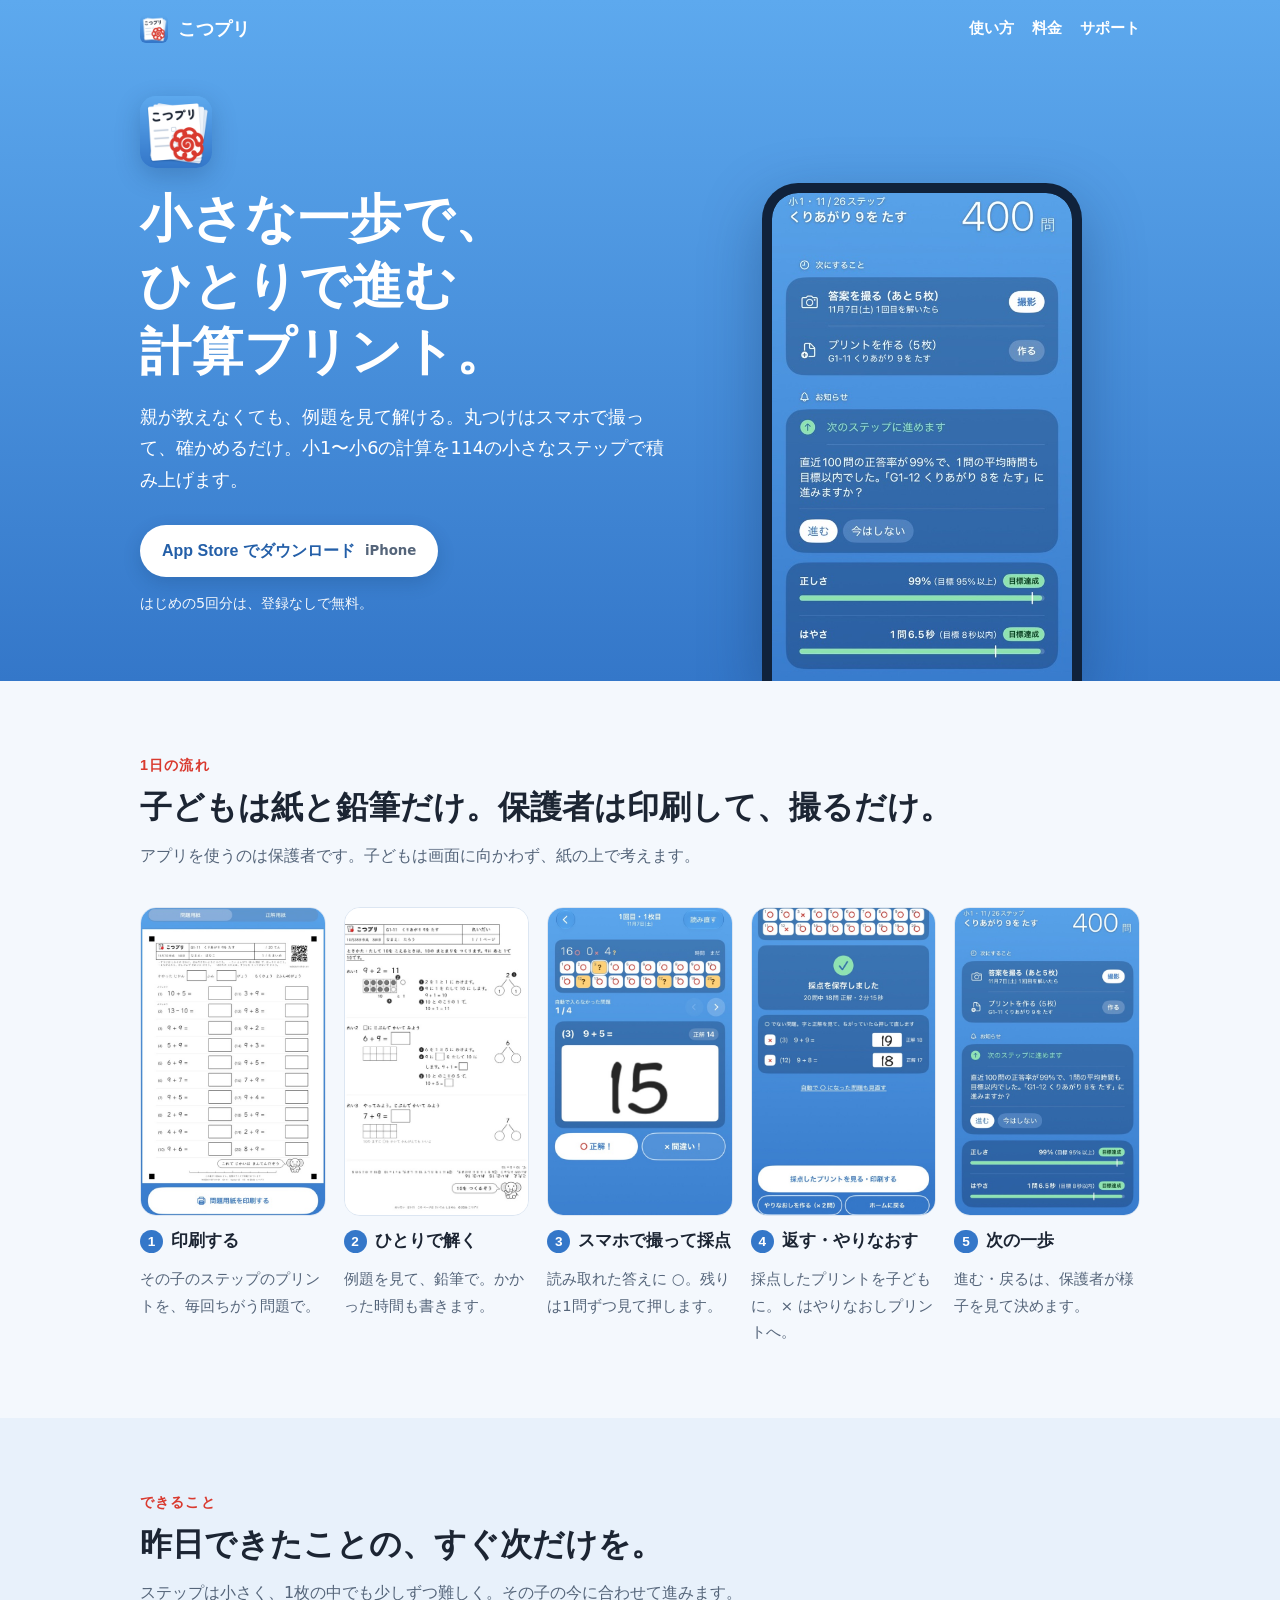
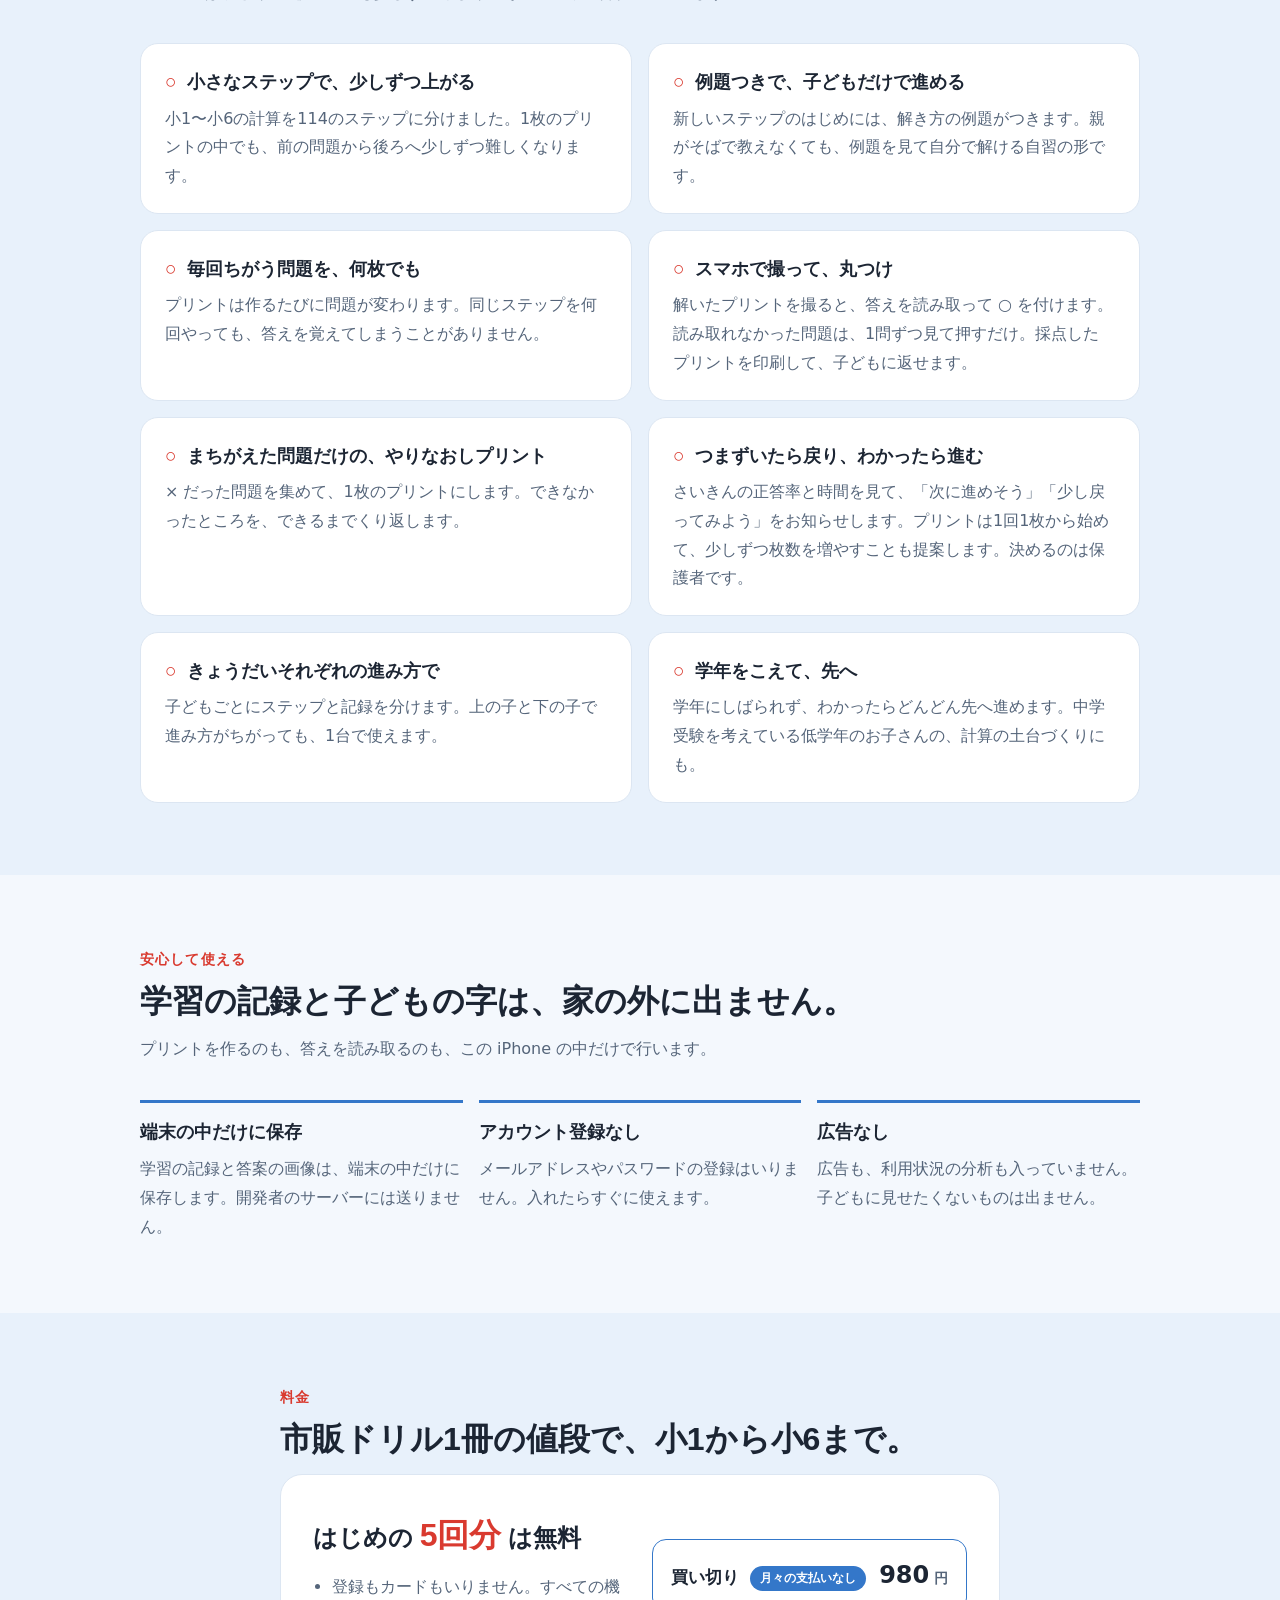
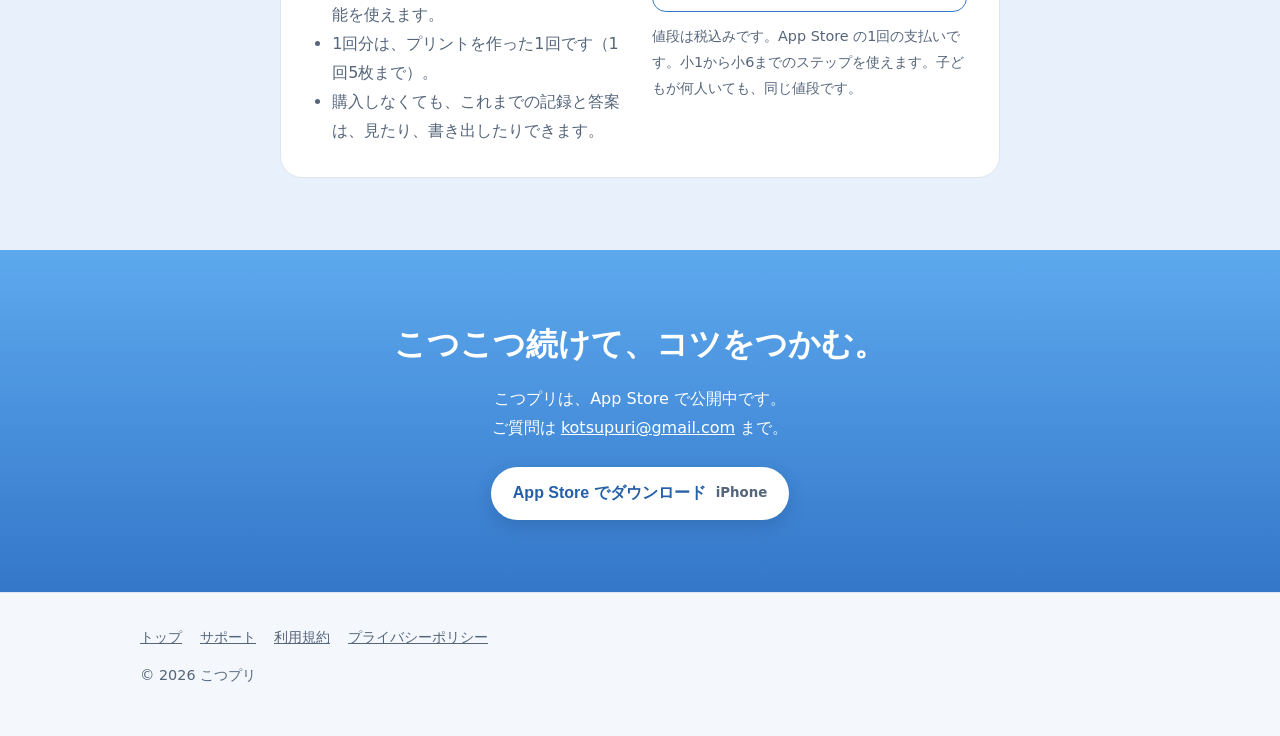
==== commit d6fa5839: "Add files via upload" ====
--- a/index.html
+++ b/index.html
@@ -3,16 +3,17 @@
 <head>
 <meta charset="utf-8">
 <meta name="viewport" content="width=device-width, initial-scale=1">
-<title>こつプリ｜小さな一歩で、ひとりで進む計算プリント（iPhone アプリ）</title>
-<meta name="description" content="小1〜小6の計算を114の小さなステップに分けた計算プリントのアプリ。例題つきのプリントを印刷して、子どもがひとりで解き、カメラで撮って採点。まちがえた問題はやりなおしプリントに。きょうだいそれぞれの進み方で使えます。">
+<title>こつプリ｜小学生の計算プリントをスマホで丸つけ（iPhone アプリ）</title>
+<meta name="description" content="小1〜小6の計算を114のステップに分けた、小学生の計算プリントのアプリ。例題つきのプリントを印刷して、子どもがひとりで解き、スマホで撮って採点。市販ドリル1冊の値段で、くり返し取り組めます。はじめの5回分は無料です。">
 <link rel="canonical" href="https://kotsupuri.github.io/">
 <link rel="icon" href="images/icon-64.png" type="image/png">
 <link rel="apple-touch-icon" href="images/icon-180.png">
 <meta name="theme-color" content="#5DA9EE">
+<meta name="apple-itunes-app" content="app-id=6830672966">
 <meta property="og:type" content="website">
 <meta property="og:site_name" content="こつプリ">
-<meta property="og:title" content="こつプリ｜小さな一歩で、ひとりで進む計算プリント">
-<meta property="og:description" content="例題つきのプリントを印刷して、子どもがひとりで解き、撮って採点。小1〜小6の計算を114の小さなステップで。">
+<meta property="og:title" content="こつプリ｜小学生の計算プリントをスマホで丸つけ">
+<meta property="og:description" content="例題つきのプリントを印刷して、子どもがひとりで解き、スマホで撮って採点。市販ドリル1冊の値段で、小1から小6まで。">
 <meta property="og:url" content="https://kotsupuri.github.io/">
 <meta property="og:image" content="https://kotsupuri.github.io/images/ogp.png">
 <meta property="og:image:width" content="1200">
@@ -26,11 +27,12 @@
   "@type": "SoftwareApplication",
   "name": "こつプリ",
   "alternateName": "Kotsupuri",
-  "description": "小1〜小6の計算を114の小さなステップに分けた計算プリントのアプリ。例題つきのプリントを印刷して子どもがひとりで解き、カメラで撮って採点します。",
+  "description": "小1〜小6の計算を114のステップに分けた、小学生の計算プリントのアプリ。例題つきのプリントを印刷して子どもがひとりで解き、スマホで撮って採点します。",
   "applicationCategory": "EducationalApplication",
   "operatingSystem": "iOS 18 以上（iPhone）",
   "inLanguage": "ja",
   "url": "https://kotsupuri.github.io/",
+  "downloadUrl": "https://apps.apple.com/jp/app/id6830672966",
   "image": "https://kotsupuri.github.io/images/icon-512.png",
   "offers": [
     { "@type": "Offer", "name": "はじめの5回分", "price": "0", "priceCurrency": "JPY" },
@@ -52,12 +54,12 @@
     <div class="hero-copy">
       <p class="app-name"><img src="images/icon-180.png" alt="こつプリのアイコン" width="72" height="72"></p>
       <h1><span>小さな一歩で、</span><span>ひとりで進む</span><span>計算プリント。</span></h1>
-      <p class="lead">印刷して、撮って、採点。小1〜小6の計算を114の小さなステップに分けました。つぎの一歩まで、子どもと保護者に伴走します。</p>
-      <span class="badge">App Store で近日公開 <small>iPhone</small></span>
+      <p class="lead">親が教えなくても、例題を見て解ける。丸つけはスマホで撮って、確かめるだけ。小1〜小6の計算を114の小さなステップで積み上げます。</p>
+      <a class="badge" href="https://apps.apple.com/jp/app/id6830672966">App Store でダウンロード <small>iPhone</small></a>
       <p class="hero-note">はじめの5回分は、登録なしで無料。</p>
     </div>
     <div class="hero-phone">
-      <div class="phone"><img src="images/screen-decide.jpg" alt="ホームの画面。次にすること（答案を撮る・プリントを作る）と、次のステップに進めるというお知らせ" width="540" height="900"></div>
+      <div class="phone"><img src="images/screen-decide.jpg" alt="ホームの画面。次にすること（答案を撮る・プリントを作る）と、次のステップに進めるというお知らせ" width="540" height="880"></div>
     </div>
   </div>
 </div>
@@ -81,7 +83,7 @@
         </li>
         <li>
           <figure><img src="images/screen-grade.jpg" alt="撮った答案を採点する画面" loading="lazy" width="540" height="900"></figure>
-          <h3>撮って採点</h3>
+          <h3>スマホで撮って採点</h3>
           <p>読み取れた答えに ○。残りは1問ずつ見て押します。</p>
         </li>
         <li>
@@ -90,7 +92,7 @@
           <p>採点したプリントを子どもに。× はやりなおしプリントへ。</p>
         </li>
         <li>
-          <figure><img src="images/screen-decide.jpg" alt="次のステップに進めるというお知らせ" loading="lazy" width="540" height="900"></figure>
+          <figure><img src="images/screen-decide.jpg" alt="次のステップに進めるというお知らせ" loading="lazy" width="540" height="880"></figure>
           <h3>次の一歩</h3>
           <p>進む・戻るは、保護者が様子を見て決めます。</p>
         </li>
@@ -102,12 +104,12 @@
     <div class="wrap">
       <p class="eyebrow">できること</p>
       <h2><span>昨日できたことの、</span><span>すぐ次だけを。</span></h2>
-      <p class="section-lead">ステップは小さく、1枚の中でも少しずつむずかしく。その子の今に合わせて進みます。</p>
+      <p class="section-lead">ステップは小さく、1枚の中でも少しずつ難しく。その子の今に合わせて進みます。</p>
       <div class="features">
-        <div class="feature"><h3><span class="mark" aria-hidden="true">○</span>小さなステップで、少しずつ上がる</h3><p>小1〜小6の計算を114のステップに分けました。1枚のプリントの中でも、前の問題から後ろへ少しずつむずかしくなります。</p></div>
+        <div class="feature"><h3><span class="mark" aria-hidden="true">○</span>小さなステップで、少しずつ上がる</h3><p>小1〜小6の計算を114のステップに分けました。1枚のプリントの中でも、前の問題から後ろへ少しずつ難しくなります。</p></div>
         <div class="feature"><h3><span class="mark" aria-hidden="true">○</span>例題つきで、子どもだけで進める</h3><p>新しいステップのはじめには、解き方の例題がつきます。親がそばで教えなくても、例題を見て自分で解ける自習の形です。</p></div>
         <div class="feature"><h3><span class="mark" aria-hidden="true">○</span>毎回ちがう問題を、何枚でも</h3><p>プリントは作るたびに問題が変わります。同じステップを何回やっても、答えを覚えてしまうことがありません。</p></div>
-        <div class="feature"><h3><span class="mark" aria-hidden="true">○</span>カメラで撮って、採点</h3><p>解いたプリントを撮ると、答えを読み取って ○ を付けます。読み取れなかった問題は、1問ずつ見て押すだけ。採点したプリントを印刷して、子どもに返せます。</p></div>
+        <div class="feature"><h3><span class="mark" aria-hidden="true">○</span>スマホで撮って、丸つけ</h3><p>解いたプリントを撮ると、答えを読み取って ○ を付けます。読み取れなかった問題は、1問ずつ見て押すだけ。採点したプリントを印刷して、子どもに返せます。</p></div>
         <div class="feature"><h3><span class="mark" aria-hidden="true">○</span>まちがえた問題だけの、やりなおしプリント</h3><p>× だった問題を集めて、1枚のプリントにします。できなかったところを、できるまでくり返します。</p></div>
         <div class="feature"><h3><span class="mark" aria-hidden="true">○</span>つまずいたら戻り、わかったら進む</h3><p>さいきんの正答率と時間を見て、「次に進めそう」「少し戻ってみよう」をお知らせします。プリントは1回1枚から始めて、少しずつ枚数を増やすことも提案します。決めるのは保護者です。</p></div>
         <div class="feature"><h3><span class="mark" aria-hidden="true">○</span>きょうだいそれぞれの進み方で</h3><p>子どもごとにステップと記録を分けます。上の子と下の子で進み方がちがっても、1台で使えます。</p></div>
@@ -132,19 +134,19 @@
   <section class="alt" id="price">
     <div class="wrap narrow">
       <p class="eyebrow">料金</p>
-      <h2><span>子どもが何人いても、</span><span>同じ値段です。</span></h2>
+      <h2><span>市販ドリル1冊の値段で、</span><span>小1から小6まで。</span></h2>
       <div class="price">
         <div>
           <p class="price-free"><span>はじめの <strong>5回分</strong></span> <span>は無料</span></p>
           <ul>
             <li>登録もカードもいりません。すべての機能を使えます。</li>
             <li>1回分は、プリントを作った1回です（1回5枚まで）。</li>
-            <li>購入しなくても、これまでの記録と答案は見られます・書き出せます。</li>
+            <li>購入しなくても、これまでの記録と答案は、見たり、書き出したりできます。</li>
           </ul>
         </div>
         <div class="plans">
-          <div class="plan best"><b>買い切り <span class="tag">月ごとの支払いなし</span></b><span class="amount">980<small> 円</small></span></div>
-          <p class="note">値段は税込みです。App Store の1回の支払いです。小1から小6までのステップを使えます。</p>
+          <div class="plan best"><b>買い切り <span class="tag">月々の支払いなし</span></b><span class="amount">980<small> 円</small></span></div>
+          <p class="note">値段は税込みです。App Store の1回の支払いです。小1から小6までのステップを使えます。子どもが何人いても、同じ値段です。</p>
         </div>
       </div>
     </div>
@@ -153,8 +155,8 @@
   <section class="cta">
     <div class="wrap narrow">
       <h2><span>こつこつ続けて、</span><span>コツをつかむ。</span></h2>
-      <p>こつプリは、App Store で近日公開です。<br>ご質問は <a href="mailto:kotsupuri@gmail.com" style="color:#fff">kotsupuri@gmail.com</a> まで。</p>
-      <span class="badge">App Store で近日公開 <small>iPhone</small></span>
+      <p>こつプリは、App Store で公開中です。<br>ご質問は <a href="mailto:kotsupuri@gmail.com" style="color:#fff">kotsupuri@gmail.com</a> まで。</p>
+      <a class="badge" href="https://apps.apple.com/jp/app/id6830672966">App Store でダウンロード <small>iPhone</small></a>
     </div>
   </section>
 </main>
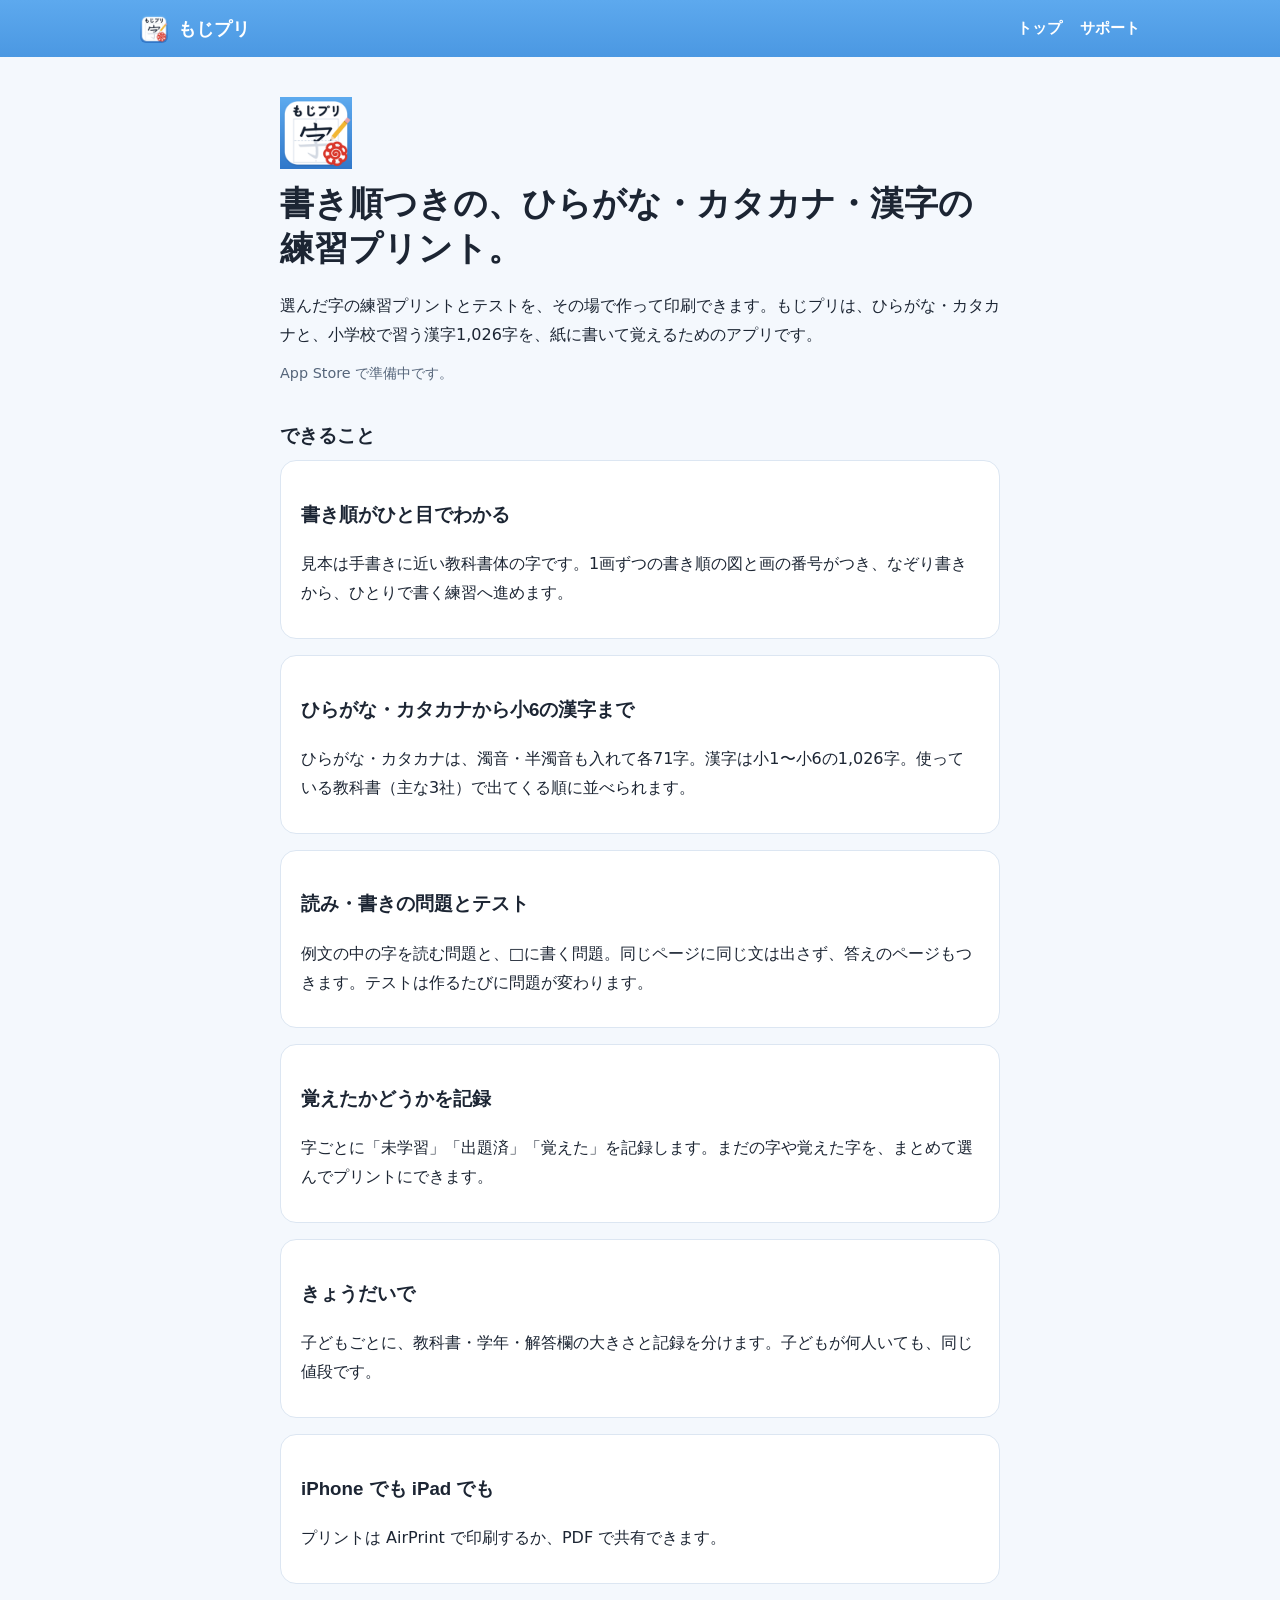
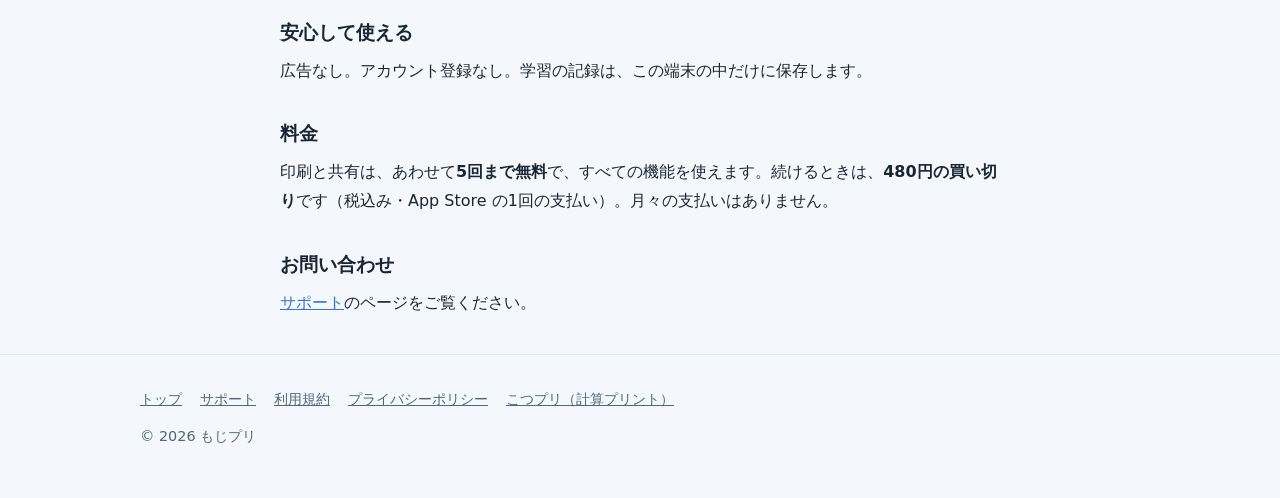
==== commit e11d9758: "Add files via upload" ====
--- a/index.html
+++ b/index.html
@@ -3,164 +3,41 @@
 <head>
 <meta charset="utf-8">
 <meta name="viewport" content="width=device-width, initial-scale=1">
-<title>こつプリ｜小学生の計算プリントをスマホで丸つけ（iPhone アプリ）</title>
-<meta name="description" content="小1〜小6の計算を114のステップに分けた、小学生の計算プリントのアプリ。例題つきのプリントを印刷して、子どもがひとりで解き、スマホで撮って採点。市販ドリル1冊の値段で、くり返し取り組めます。はじめの5回分は無料です。">
-<link rel="canonical" href="https://kotsupuri.github.io/">
+<title>もじプリ</title>
+<meta name="description" content="ひらがな・カタカナと小1〜小6の漢字1,026字の、書き順つき練習プリントとテストを作るアプリ「もじプリ」。">
+<link rel="canonical" href="https://kotsupuri.github.io/mojipuri/">
 <link rel="icon" href="images/icon-64.png" type="image/png">
 <link rel="apple-touch-icon" href="images/icon-180.png">
-<meta name="theme-color" content="#5DA9EE">
-<meta name="apple-itunes-app" content="app-id=6830672966">
 <meta property="og:type" content="website">
-<meta property="og:site_name" content="こつプリ">
-<meta property="og:title" content="こつプリ｜小学生の計算プリントをスマホで丸つけ">
-<meta property="og:description" content="例題つきのプリントを印刷して、子どもがひとりで解き、スマホで撮って採点。市販ドリル1冊の値段で、小1から小6まで。">
-<meta property="og:url" content="https://kotsupuri.github.io/">
-<meta property="og:image" content="https://kotsupuri.github.io/images/ogp.png">
-<meta property="og:image:width" content="1200">
-<meta property="og:image:height" content="630">
-<meta property="og:locale" content="ja_JP">
-<meta name="twitter:card" content="summary_large_image">
+<meta property="og:site_name" content="もじプリ">
+<meta property="og:title" content="もじプリ">
+<meta property="og:image" content="https://kotsupuri.github.io/mojipuri/images/icon-512.png">
 <link rel="stylesheet" href="style.css">
-<script type="application/ld+json">
-{
-  "@context": "https://schema.org",
-  "@type": "SoftwareApplication",
-  "name": "こつプリ",
-  "alternateName": "Kotsupuri",
-  "description": "小1〜小6の計算を114のステップに分けた、小学生の計算プリントのアプリ。例題つきのプリントを印刷して子どもがひとりで解き、スマホで撮って採点します。",
-  "applicationCategory": "EducationalApplication",
-  "operatingSystem": "iOS 18 以上（iPhone）",
-  "inLanguage": "ja",
-  "url": "https://kotsupuri.github.io/",
-  "downloadUrl": "https://apps.apple.com/jp/app/id6830672966",
-  "image": "https://kotsupuri.github.io/images/icon-512.png",
-  "offers": [
-    { "@type": "Offer", "name": "はじめの5回分", "price": "0", "priceCurrency": "JPY" },
-    { "@type": "Offer", "name": "買い切り", "price": "980", "priceCurrency": "JPY" }
-  ]
-}
-</script>
 </head>
 <body>
-<header class="topbar on-hero">
-  <div class="wrap bar">
-    <a class="brand" href="./"><img src="images/icon-64.png" alt="" width="28" height="28">こつプリ</a>
-    <nav><a href="#flow">使い方</a><a href="#price">料金</a><a href="support.html">サポート</a></nav>
-  </div>
-</header>
+<header class="topbar"><div class="wrap bar"><a class="brand" href="./"><img src="images/icon-64.png" alt="" width="28" height="28">もじプリ</a><nav><a href="./">トップ</a><a href="support.html">サポート</a></nav></div></header>
+<main class="wrap narrow page">
+  <h1><img src="images/icon-180.png" alt="もじプリのアイコン" width="72" height="72" style="display:block;margin-bottom:12px"><span>書き順つきの、</span><span>ひらがな・カタカナ・漢字の</span><span>練習プリント。</span></h1>
+  <p>選んだ字の練習プリントとテストを、その場で作って印刷できます。もじプリは、ひらがな・カタカナと、小学校で習う漢字1,026字を、紙に書いて覚えるためのアプリです。</p>
+  <p class="note">App Store で準備中です。</p>
 
-<div class="hero">
-  <div class="wrap hero-grid">
-    <div class="hero-copy">
-      <p class="app-name"><img src="images/icon-180.png" alt="こつプリのアイコン" width="72" height="72"></p>
-      <h1><span>小さな一歩で、</span><span>ひとりで進む</span><span>計算プリント。</span></h1>
-      <p class="lead">親が教えなくても、例題を見て解ける。丸つけはスマホで撮って、確かめるだけ。小1〜小6の計算を114の小さなステップで積み上げます。</p>
-      <a class="badge" href="https://apps.apple.com/jp/app/id6830672966">App Store でダウンロード <small>iPhone</small></a>
-      <p class="hero-note">はじめの5回分は、登録なしで無料。</p>
-    </div>
-    <div class="hero-phone">
-      <div class="phone"><img src="images/screen-decide.jpg" alt="ホームの画面。次にすること（答案を撮る・プリントを作る）と、次のステップに進めるというお知らせ" width="540" height="880"></div>
-    </div>
-  </div>
-</div>
+  <h2>できること</h2>
+  <div class="card"><h3>書き順がひと目でわかる</h3><p>見本は手書きに近い教科書体の字です。1画ずつの書き順の図と画の番号がつき、なぞり書きから、ひとりで書く練習へ進めます。</p></div>
+  <div class="card"><h3>ひらがな・カタカナから小6の漢字まで</h3><p>ひらがな・カタカナは、濁音・半濁音も入れて各71字。漢字は小1〜小6の1,026字。使っている教科書（主な3社）で出てくる順に並べられます。</p></div>
+  <div class="card"><h3>読み・書きの問題とテスト</h3><p>例文の中の字を読む問題と、□に書く問題。同じページに同じ文は出さず、答えのページもつきます。テストは作るたびに問題が変わります。</p></div>
+  <div class="card"><h3>覚えたかどうかを記録</h3><p>字ごとに「未学習」「出題済」「覚えた」を記録します。まだの字や覚えた字を、まとめて選んでプリントにできます。</p></div>
+  <div class="card"><h3>きょうだいで</h3><p>子どもごとに、教科書・学年・解答欄の大きさと記録を分けます。子どもが何人いても、同じ値段です。</p></div>
+  <div class="card"><h3>iPhone でも iPad でも</h3><p>プリントは AirPrint で印刷するか、PDF で共有できます。</p></div>
 
-<main>
-  <section id="flow">
-    <div class="wrap">
-      <p class="eyebrow">1日の流れ</p>
-      <h2><span>子どもは紙と鉛筆だけ。</span><span>保護者は印刷して、撮るだけ。</span></h2>
-      <p class="section-lead">アプリを使うのは保護者です。子どもは画面に向かわず、紙の上で考えます。</p>
-      <ol class="flow">
-        <li>
-          <figure><img src="images/screen-print.jpg" alt="プリントの印刷の画面" loading="lazy" width="540" height="900"></figure>
-          <h3>印刷する</h3>
-          <p>その子のステップのプリントを、毎回ちがう問題で。</p>
-        </li>
-        <li>
-          <figure><img src="images/screen-solve.jpg" alt="印刷した計算プリント" loading="lazy" width="540" height="764"></figure>
-          <h3>ひとりで解く</h3>
-          <p>例題を見て、鉛筆で。かかった時間も書きます。</p>
-        </li>
-        <li>
-          <figure><img src="images/screen-grade.jpg" alt="撮った答案を採点する画面" loading="lazy" width="540" height="900"></figure>
-          <h3>スマホで撮って採点</h3>
-          <p>読み取れた答えに ○。残りは1問ずつ見て押します。</p>
-        </li>
-        <li>
-          <figure><img src="images/screen-retry.jpg" alt="採点を保存した画面と、やりなおしを作るボタン" loading="lazy" width="540" height="900"></figure>
-          <h3>返す・やりなおす</h3>
-          <p>採点したプリントを子どもに。× はやりなおしプリントへ。</p>
-        </li>
-        <li>
-          <figure><img src="images/screen-decide.jpg" alt="次のステップに進めるというお知らせ" loading="lazy" width="540" height="880"></figure>
-          <h3>次の一歩</h3>
-          <p>進む・戻るは、保護者が様子を見て決めます。</p>
-        </li>
-      </ol>
-    </div>
-  </section>
+  <h2>安心して使える</h2>
+  <p>広告なし。アカウント登録なし。学習の記録は、この端末の中だけに保存します。</p>
 
-  <section class="alt" id="features">
-    <div class="wrap">
-      <p class="eyebrow">できること</p>
-      <h2><span>昨日できたことの、</span><span>すぐ次だけを。</span></h2>
-      <p class="section-lead">ステップは小さく、1枚の中でも少しずつ難しく。その子の今に合わせて進みます。</p>
-      <div class="features">
-        <div class="feature"><h3><span class="mark" aria-hidden="true">○</span>小さなステップで、少しずつ上がる</h3><p>小1〜小6の計算を114のステップに分けました。1枚のプリントの中でも、前の問題から後ろへ少しずつ難しくなります。</p></div>
-        <div class="feature"><h3><span class="mark" aria-hidden="true">○</span>例題つきで、子どもだけで進める</h3><p>新しいステップのはじめには、解き方の例題がつきます。親がそばで教えなくても、例題を見て自分で解ける自習の形です。</p></div>
-        <div class="feature"><h3><span class="mark" aria-hidden="true">○</span>毎回ちがう問題を、何枚でも</h3><p>プリントは作るたびに問題が変わります。同じステップを何回やっても、答えを覚えてしまうことがありません。</p></div>
-        <div class="feature"><h3><span class="mark" aria-hidden="true">○</span>スマホで撮って、丸つけ</h3><p>解いたプリントを撮ると、答えを読み取って ○ を付けます。読み取れなかった問題は、1問ずつ見て押すだけ。採点したプリントを印刷して、子どもに返せます。</p></div>
-        <div class="feature"><h3><span class="mark" aria-hidden="true">○</span>まちがえた問題だけの、やりなおしプリント</h3><p>× だった問題を集めて、1枚のプリントにします。できなかったところを、できるまでくり返します。</p></div>
-        <div class="feature"><h3><span class="mark" aria-hidden="true">○</span>つまずいたら戻り、わかったら進む</h3><p>さいきんの正答率と時間を見て、「次に進めそう」「少し戻ってみよう」をお知らせします。プリントは1回1枚から始めて、少しずつ枚数を増やすことも提案します。決めるのは保護者です。</p></div>
-        <div class="feature"><h3><span class="mark" aria-hidden="true">○</span>きょうだいそれぞれの進み方で</h3><p>子どもごとにステップと記録を分けます。上の子と下の子で進み方がちがっても、1台で使えます。</p></div>
-        <div class="feature"><h3><span class="mark" aria-hidden="true">○</span>学年をこえて、先へ</h3><p>学年にしばられず、わかったらどんどん先へ進めます。中学受験を考えている低学年のお子さんの、計算の土台づくりにも。</p></div>
-      </div>
-    </div>
-  </section>
+  <h2>料金</h2>
+  <p>印刷と共有は、あわせて<strong>5回まで無料</strong>で、すべての機能を使えます。続けるときは、<strong>480円の買い切り</strong>です（税込み・App Store の1回の支払い）。月々の支払いはありません。</p>
 
-  <section id="promise">
-    <div class="wrap">
-      <p class="eyebrow">安心して使える</p>
-      <h2><span>学習の記録と子どもの字は、</span><span>家の外に出ません。</span></h2>
-      <p class="section-lead">プリントを作るのも、答えを読み取るのも、この iPhone の中だけで行います。</p>
-      <div class="promises">
-        <div class="promise"><h3>端末の中だけに保存</h3><p>学習の記録と答案の画像は、端末の中だけに保存します。開発者のサーバーには送りません。</p></div>
-        <div class="promise"><h3>アカウント登録なし</h3><p>メールアドレスやパスワードの登録はいりません。入れたらすぐに使えます。</p></div>
-        <div class="promise"><h3>広告なし</h3><p>広告も、利用状況の分析も入っていません。子どもに見せたくないものは出ません。</p></div>
-      </div>
-    </div>
-  </section>
-
-  <section class="alt" id="price">
-    <div class="wrap narrow">
-      <p class="eyebrow">料金</p>
-      <h2><span>市販ドリル1冊の値段で、</span><span>小1から小6まで。</span></h2>
-      <div class="price">
-        <div>
-          <p class="price-free"><span>はじめの <strong>5回分</strong></span> <span>は無料</span></p>
-          <ul>
-            <li>登録もカードもいりません。すべての機能を使えます。</li>
-            <li>1回分は、プリントを作った1回です（1回5枚まで）。</li>
-            <li>購入しなくても、これまでの記録と答案は、見たり、書き出したりできます。</li>
-          </ul>
-        </div>
-        <div class="plans">
-          <div class="plan best"><b>買い切り <span class="tag">月々の支払いなし</span></b><span class="amount">980<small> 円</small></span></div>
-          <p class="note">値段は税込みです。App Store の1回の支払いです。小1から小6までのステップを使えます。子どもが何人いても、同じ値段です。</p>
-        </div>
-      </div>
-    </div>
-  </section>
-
-  <section class="cta">
-    <div class="wrap narrow">
-      <h2><span>こつこつ続けて、</span><span>コツをつかむ。</span></h2>
-      <p>こつプリは、App Store で公開中です。<br>ご質問は <a href="mailto:kotsupuri@gmail.com" style="color:#fff">kotsupuri@gmail.com</a> まで。</p>
-      <a class="badge" href="https://apps.apple.com/jp/app/id6830672966">App Store でダウンロード <small>iPhone</small></a>
-    </div>
-  </section>
+  <h2>お問い合わせ</h2>
+  <p><a href="support.html">サポート</a>のページをご覧ください。</p>
 </main>
-
-<footer class="footer"><div class="wrap"><nav><a href="./">トップ</a><a href="support.html">サポート</a><a href="terms.html">利用規約</a><a href="privacy.html">プライバシーポリシー</a></nav><p>© 2026 こつプリ</p></div></footer>
+<footer class="footer"><div class="wrap"><nav><a href="./">トップ</a><a href="support.html">サポート</a><a href="terms.html">利用規約</a><a href="privacy.html">プライバシーポリシー</a><a href="../">こつプリ（計算プリント）</a></nav><p>© 2026 もじプリ</p></div></footer>
 </body>
 </html>
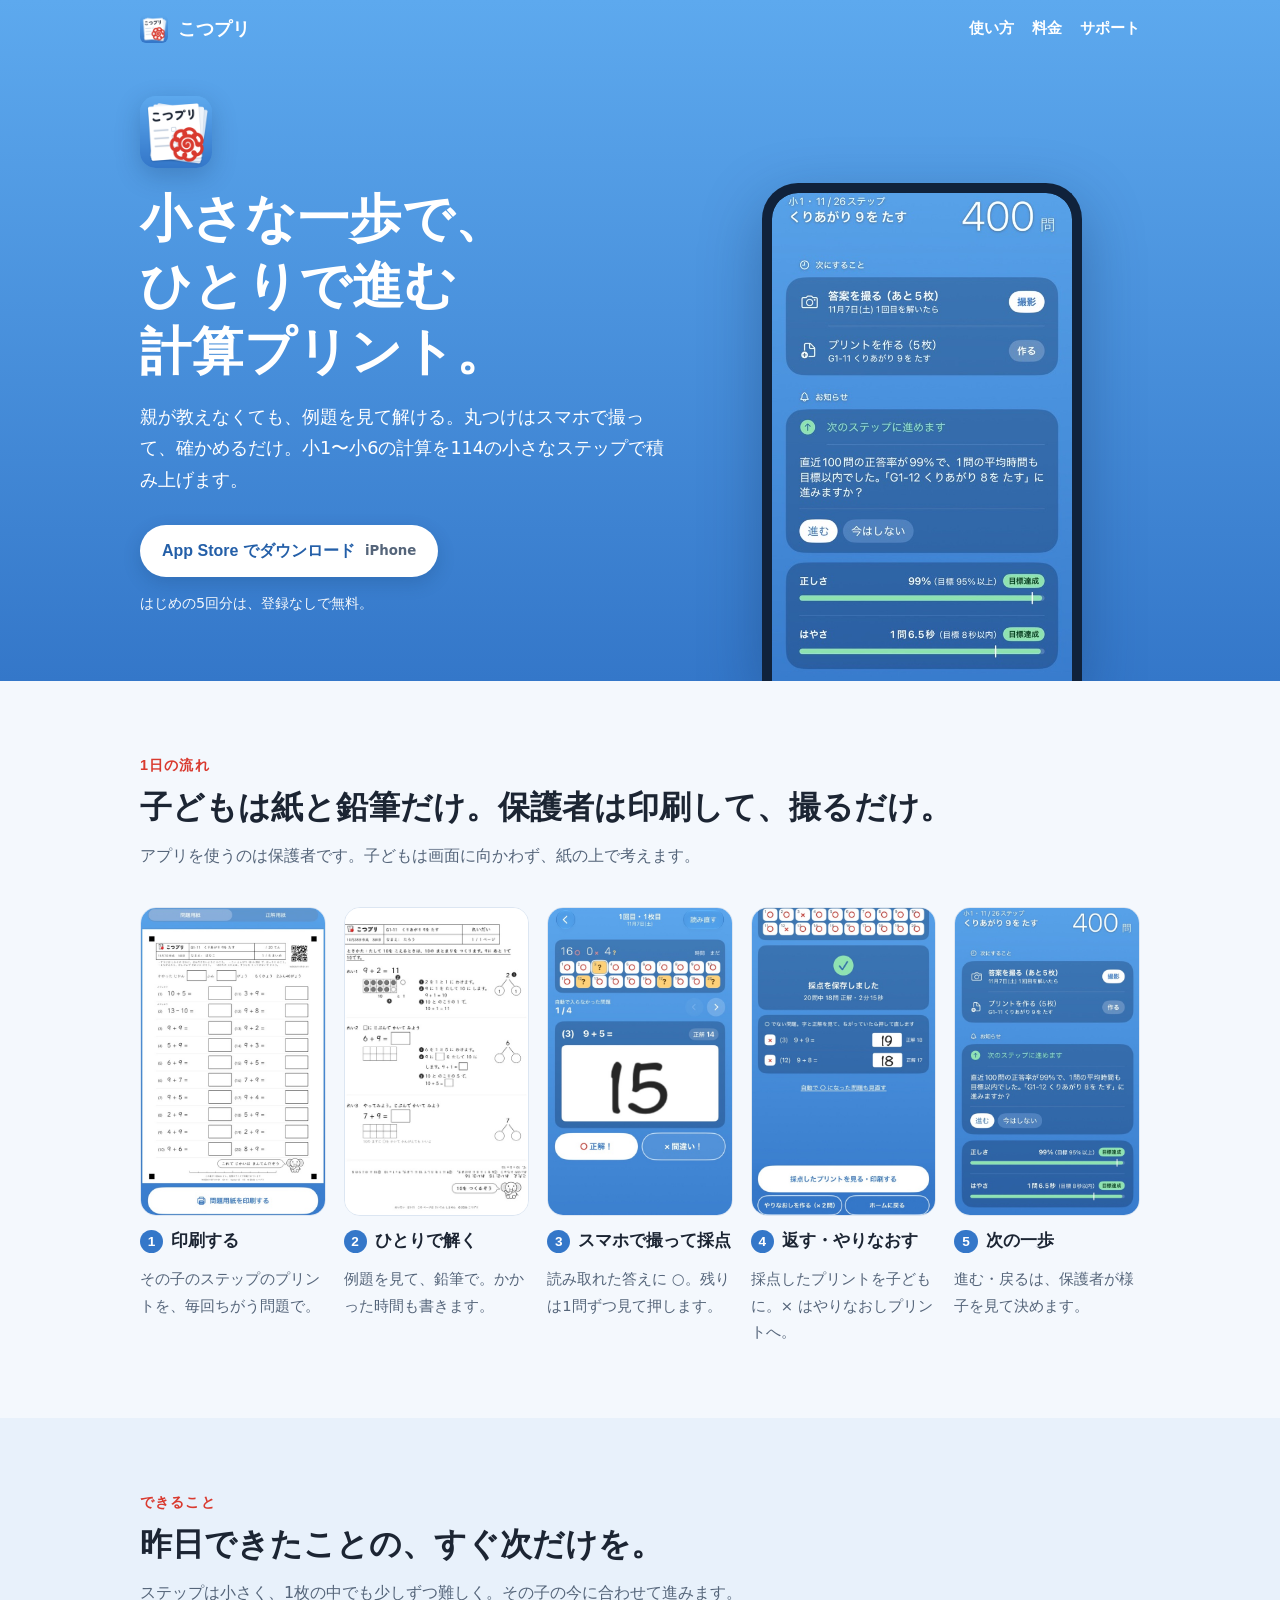
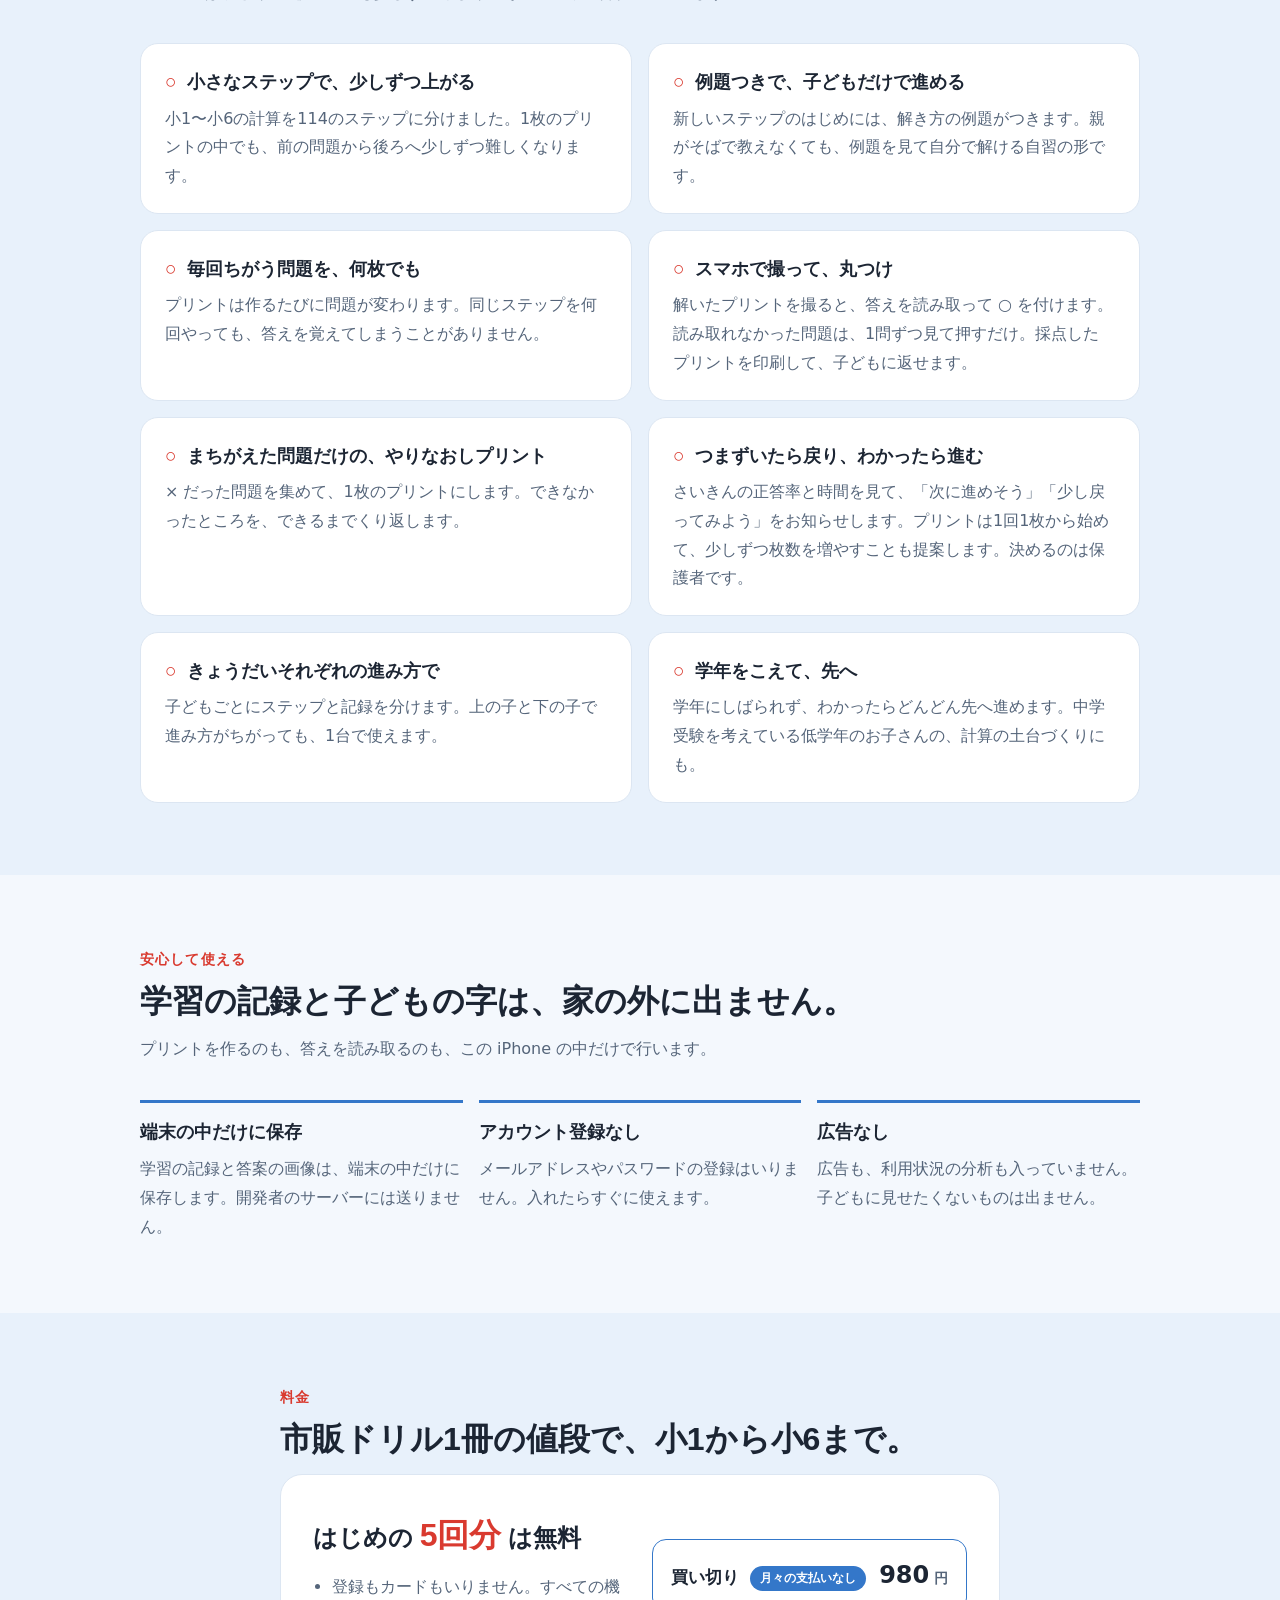
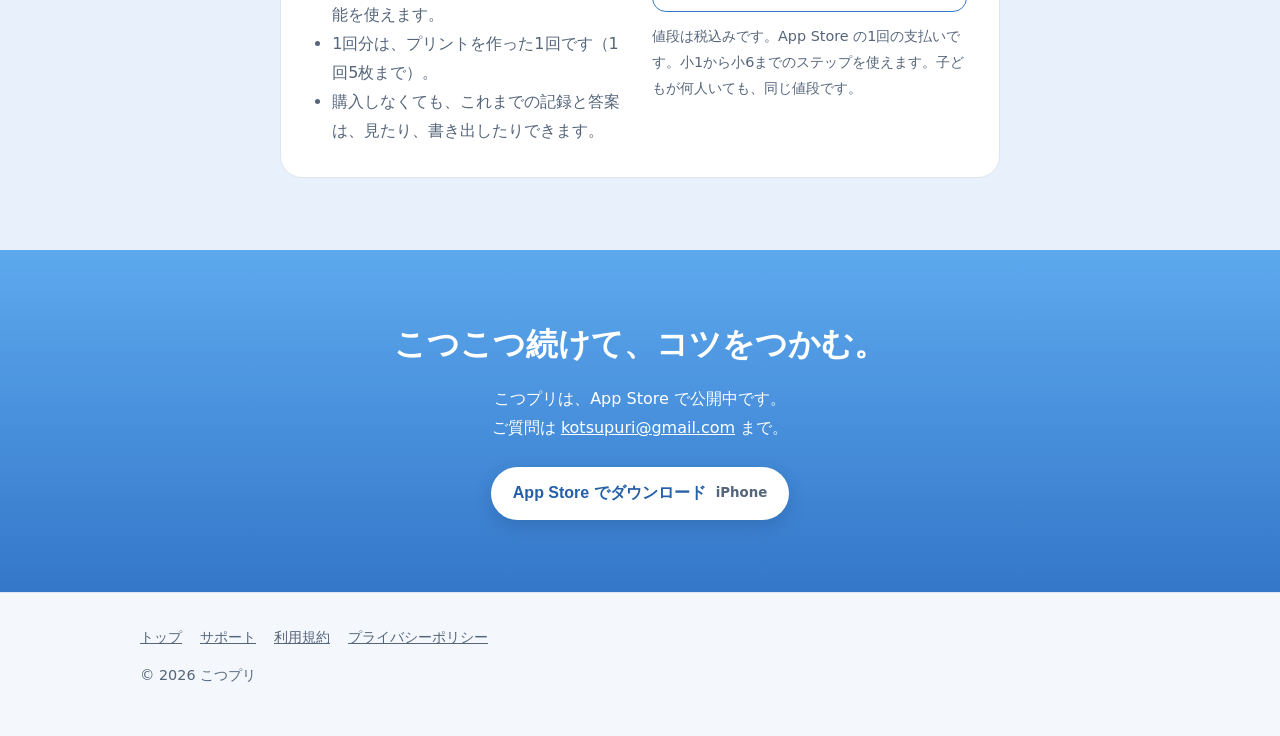
==== commit 69656711: "Add files via upload" ====
--- a/index.html
+++ b/index.html
@@ -3,41 +3,164 @@
 <head>
 <meta charset="utf-8">
 <meta name="viewport" content="width=device-width, initial-scale=1">
-<title>もじプリ</title>
-<meta name="description" content="ひらがな・カタカナと小1〜小6の漢字1,026字の、書き順つき練習プリントとテストを作るアプリ「もじプリ」。">
-<link rel="canonical" href="https://kotsupuri.github.io/mojipuri/">
+<title>こつプリ｜小学生の計算プリントをスマホで丸つけ（iPhone アプリ）</title>
+<meta name="description" content="小1〜小6の計算を114のステップに分けた、小学生の計算プリントのアプリ。例題つきのプリントを印刷して、子どもがひとりで解き、スマホで撮って採点。市販ドリル1冊の値段で、くり返し取り組めます。はじめの5回分は無料です。">
+<link rel="canonical" href="https://kotsupuri.github.io/">
 <link rel="icon" href="images/icon-64.png" type="image/png">
 <link rel="apple-touch-icon" href="images/icon-180.png">
+<meta name="theme-color" content="#5DA9EE">
+<meta name="apple-itunes-app" content="app-id=6830672966">
 <meta property="og:type" content="website">
-<meta property="og:site_name" content="もじプリ">
-<meta property="og:title" content="もじプリ">
-<meta property="og:image" content="https://kotsupuri.github.io/mojipuri/images/icon-512.png">
+<meta property="og:site_name" content="こつプリ">
+<meta property="og:title" content="こつプリ｜小学生の計算プリントをスマホで丸つけ">
+<meta property="og:description" content="例題つきのプリントを印刷して、子どもがひとりで解き、スマホで撮って採点。市販ドリル1冊の値段で、小1から小6まで。">
+<meta property="og:url" content="https://kotsupuri.github.io/">
+<meta property="og:image" content="https://kotsupuri.github.io/images/ogp.png">
+<meta property="og:image:width" content="1200">
+<meta property="og:image:height" content="630">
+<meta property="og:locale" content="ja_JP">
+<meta name="twitter:card" content="summary_large_image">
 <link rel="stylesheet" href="style.css">
+<script type="application/ld+json">
+{
+  "@context": "https://schema.org",
+  "@type": "SoftwareApplication",
+  "name": "こつプリ",
+  "alternateName": "Kotsupuri",
+  "description": "小1〜小6の計算を114のステップに分けた、小学生の計算プリントのアプリ。例題つきのプリントを印刷して子どもがひとりで解き、スマホで撮って採点します。",
+  "applicationCategory": "EducationalApplication",
+  "operatingSystem": "iOS 18 以上（iPhone）",
+  "inLanguage": "ja",
+  "url": "https://kotsupuri.github.io/",
+  "downloadUrl": "https://apps.apple.com/jp/app/id6830672966",
+  "image": "https://kotsupuri.github.io/images/icon-512.png",
+  "offers": [
+    { "@type": "Offer", "name": "はじめの5回分", "price": "0", "priceCurrency": "JPY" },
+    { "@type": "Offer", "name": "買い切り", "price": "980", "priceCurrency": "JPY" }
+  ]
+}
+</script>
 </head>
 <body>
-<header class="topbar"><div class="wrap bar"><a class="brand" href="./"><img src="images/icon-64.png" alt="" width="28" height="28">もじプリ</a><nav><a href="./">トップ</a><a href="support.html">サポート</a></nav></div></header>
-<main class="wrap narrow page">
-  <h1><img src="images/icon-180.png" alt="もじプリのアイコン" width="72" height="72" style="display:block;margin-bottom:12px"><span>書き順つきの、</span><span>ひらがな・カタカナ・漢字の</span><span>練習プリント。</span></h1>
-  <p>選んだ字の練習プリントとテストを、その場で作って印刷できます。もじプリは、ひらがな・カタカナと、小学校で習う漢字1,026字を、紙に書いて覚えるためのアプリです。</p>
-  <p class="note">App Store で準備中です。</p>
+<header class="topbar on-hero">
+  <div class="wrap bar">
+    <a class="brand" href="./"><img src="images/icon-64.png" alt="" width="28" height="28">こつプリ</a>
+    <nav><a href="#flow">使い方</a><a href="#price">料金</a><a href="support.html">サポート</a></nav>
+  </div>
+</header>
 
-  <h2>できること</h2>
-  <div class="card"><h3>書き順がひと目でわかる</h3><p>見本は手書きに近い教科書体の字です。1画ずつの書き順の図と画の番号がつき、なぞり書きから、ひとりで書く練習へ進めます。</p></div>
-  <div class="card"><h3>ひらがな・カタカナから小6の漢字まで</h3><p>ひらがな・カタカナは、濁音・半濁音も入れて各71字。漢字は小1〜小6の1,026字。使っている教科書（主な3社）で出てくる順に並べられます。</p></div>
-  <div class="card"><h3>読み・書きの問題とテスト</h3><p>例文の中の字を読む問題と、□に書く問題。同じページに同じ文は出さず、答えのページもつきます。テストは作るたびに問題が変わります。</p></div>
-  <div class="card"><h3>覚えたかどうかを記録</h3><p>字ごとに「未学習」「出題済」「覚えた」を記録します。まだの字や覚えた字を、まとめて選んでプリントにできます。</p></div>
-  <div class="card"><h3>きょうだいで</h3><p>子どもごとに、教科書・学年・解答欄の大きさと記録を分けます。子どもが何人いても、同じ値段です。</p></div>
-  <div class="card"><h3>iPhone でも iPad でも</h3><p>プリントは AirPrint で印刷するか、PDF で共有できます。</p></div>
+<div class="hero">
+  <div class="wrap hero-grid">
+    <div class="hero-copy">
+      <p class="app-name"><img src="images/icon-180.png" alt="こつプリのアイコン" width="72" height="72"></p>
+      <h1><span>小さな一歩で、</span><span>ひとりで進む</span><span>計算プリント。</span></h1>
+      <p class="lead">親が教えなくても、例題を見て解ける。丸つけはスマホで撮って、確かめるだけ。小1〜小6の計算を114の小さなステップで積み上げます。</p>
+      <a class="badge" href="https://apps.apple.com/jp/app/id6830672966">App Store でダウンロード <small>iPhone</small></a>
+      <p class="hero-note">はじめの5回分は、登録なしで無料。</p>
+    </div>
+    <div class="hero-phone">
+      <div class="phone"><img src="images/screen-decide.jpg" alt="ホームの画面。次にすること（答案を撮る・プリントを作る）と、次のステップに進めるというお知らせ" width="540" height="880"></div>
+    </div>
+  </div>
+</div>
 
-  <h2>安心して使える</h2>
-  <p>広告なし。アカウント登録なし。学習の記録は、この端末の中だけに保存します。</p>
+<main>
+  <section id="flow">
+    <div class="wrap">
+      <p class="eyebrow">1日の流れ</p>
+      <h2><span>子どもは紙と鉛筆だけ。</span><span>保護者は印刷して、撮るだけ。</span></h2>
+      <p class="section-lead">アプリを使うのは保護者です。子どもは画面に向かわず、紙の上で考えます。</p>
+      <ol class="flow">
+        <li>
+          <figure><img src="images/screen-print.jpg" alt="プリントの印刷の画面" loading="lazy" width="540" height="900"></figure>
+          <h3>印刷する</h3>
+          <p>その子のステップのプリントを、毎回ちがう問題で。</p>
+        </li>
+        <li>
+          <figure><img src="images/screen-solve.jpg" alt="印刷した計算プリント" loading="lazy" width="540" height="764"></figure>
+          <h3>ひとりで解く</h3>
+          <p>例題を見て、鉛筆で。かかった時間も書きます。</p>
+        </li>
+        <li>
+          <figure><img src="images/screen-grade.jpg" alt="撮った答案を採点する画面" loading="lazy" width="540" height="900"></figure>
+          <h3>スマホで撮って採点</h3>
+          <p>読み取れた答えに ○。残りは1問ずつ見て押します。</p>
+        </li>
+        <li>
+          <figure><img src="images/screen-retry.jpg" alt="採点を保存した画面と、やりなおしを作るボタン" loading="lazy" width="540" height="900"></figure>
+          <h3>返す・やりなおす</h3>
+          <p>採点したプリントを子どもに。× はやりなおしプリントへ。</p>
+        </li>
+        <li>
+          <figure><img src="images/screen-decide.jpg" alt="次のステップに進めるというお知らせ" loading="lazy" width="540" height="880"></figure>
+          <h3>次の一歩</h3>
+          <p>進む・戻るは、保護者が様子を見て決めます。</p>
+        </li>
+      </ol>
+    </div>
+  </section>
 
-  <h2>料金</h2>
-  <p>印刷と共有は、あわせて<strong>5回まで無料</strong>で、すべての機能を使えます。続けるときは、<strong>480円の買い切り</strong>です（税込み・App Store の1回の支払い）。月々の支払いはありません。</p>
+  <section class="alt" id="features">
+    <div class="wrap">
+      <p class="eyebrow">できること</p>
+      <h2><span>昨日できたことの、</span><span>すぐ次だけを。</span></h2>
+      <p class="section-lead">ステップは小さく、1枚の中でも少しずつ難しく。その子の今に合わせて進みます。</p>
+      <div class="features">
+        <div class="feature"><h3><span class="mark" aria-hidden="true">○</span>小さなステップで、少しずつ上がる</h3><p>小1〜小6の計算を114のステップに分けました。1枚のプリントの中でも、前の問題から後ろへ少しずつ難しくなります。</p></div>
+        <div class="feature"><h3><span class="mark" aria-hidden="true">○</span>例題つきで、子どもだけで進める</h3><p>新しいステップのはじめには、解き方の例題がつきます。親がそばで教えなくても、例題を見て自分で解ける自習の形です。</p></div>
+        <div class="feature"><h3><span class="mark" aria-hidden="true">○</span>毎回ちがう問題を、何枚でも</h3><p>プリントは作るたびに問題が変わります。同じステップを何回やっても、答えを覚えてしまうことがありません。</p></div>
+        <div class="feature"><h3><span class="mark" aria-hidden="true">○</span>スマホで撮って、丸つけ</h3><p>解いたプリントを撮ると、答えを読み取って ○ を付けます。読み取れなかった問題は、1問ずつ見て押すだけ。採点したプリントを印刷して、子どもに返せます。</p></div>
+        <div class="feature"><h3><span class="mark" aria-hidden="true">○</span>まちがえた問題だけの、やりなおしプリント</h3><p>× だった問題を集めて、1枚のプリントにします。できなかったところを、できるまでくり返します。</p></div>
+        <div class="feature"><h3><span class="mark" aria-hidden="true">○</span>つまずいたら戻り、わかったら進む</h3><p>さいきんの正答率と時間を見て、「次に進めそう」「少し戻ってみよう」をお知らせします。プリントは1回1枚から始めて、少しずつ枚数を増やすことも提案します。決めるのは保護者です。</p></div>
+        <div class="feature"><h3><span class="mark" aria-hidden="true">○</span>きょうだいそれぞれの進み方で</h3><p>子どもごとにステップと記録を分けます。上の子と下の子で進み方がちがっても、1台で使えます。</p></div>
+        <div class="feature"><h3><span class="mark" aria-hidden="true">○</span>学年をこえて、先へ</h3><p>学年にしばられず、わかったらどんどん先へ進めます。中学受験を考えている低学年のお子さんの、計算の土台づくりにも。</p></div>
+      </div>
+    </div>
+  </section>
 
-  <h2>お問い合わせ</h2>
-  <p><a href="support.html">サポート</a>のページをご覧ください。</p>
+  <section id="promise">
+    <div class="wrap">
+      <p class="eyebrow">安心して使える</p>
+      <h2><span>学習の記録と子どもの字は、</span><span>家の外に出ません。</span></h2>
+      <p class="section-lead">プリントを作るのも、答えを読み取るのも、この iPhone の中だけで行います。</p>
+      <div class="promises">
+        <div class="promise"><h3>端末の中だけに保存</h3><p>学習の記録と答案の画像は、端末の中だけに保存します。開発者のサーバーには送りません。</p></div>
+        <div class="promise"><h3>アカウント登録なし</h3><p>メールアドレスやパスワードの登録はいりません。入れたらすぐに使えます。</p></div>
+        <div class="promise"><h3>広告なし</h3><p>広告も、利用状況の分析も入っていません。子どもに見せたくないものは出ません。</p></div>
+      </div>
+    </div>
+  </section>
+
+  <section class="alt" id="price">
+    <div class="wrap narrow">
+      <p class="eyebrow">料金</p>
+      <h2><span>市販ドリル1冊の値段で、</span><span>小1から小6まで。</span></h2>
+      <div class="price">
+        <div>
+          <p class="price-free"><span>はじめの <strong>5回分</strong></span> <span>は無料</span></p>
+          <ul>
+            <li>登録もカードもいりません。すべての機能を使えます。</li>
+            <li>1回分は、プリントを作った1回です（1回5枚まで）。</li>
+            <li>購入しなくても、これまでの記録と答案は、見たり、書き出したりできます。</li>
+          </ul>
+        </div>
+        <div class="plans">
+          <div class="plan best"><b>買い切り <span class="tag">月々の支払いなし</span></b><span class="amount">980<small> 円</small></span></div>
+          <p class="note">値段は税込みです。App Store の1回の支払いです。小1から小6までのステップを使えます。子どもが何人いても、同じ値段です。</p>
+        </div>
+      </div>
+    </div>
+  </section>
+
+  <section class="cta">
+    <div class="wrap narrow">
+      <h2><span>こつこつ続けて、</span><span>コツをつかむ。</span></h2>
+      <p>こつプリは、App Store で公開中です。<br>ご質問は <a href="mailto:kotsupuri@gmail.com" style="color:#fff">kotsupuri@gmail.com</a> まで。</p>
+      <a class="badge" href="https://apps.apple.com/jp/app/id6830672966">App Store でダウンロード <small>iPhone</small></a>
+    </div>
+  </section>
 </main>
-<footer class="footer"><div class="wrap"><nav><a href="./">トップ</a><a href="support.html">サポート</a><a href="terms.html">利用規約</a><a href="privacy.html">プライバシーポリシー</a><a href="../">こつプリ（計算プリント）</a></nav><p>© 2026 もじプリ</p></div></footer>
+
+<footer class="footer"><div class="wrap"><nav><a href="./">トップ</a><a href="support.html">サポート</a><a href="terms.html">利用規約</a><a href="privacy.html">プライバシーポリシー</a></nav><p>© 2026 こつプリ</p></div></footer>
 </body>
 </html>
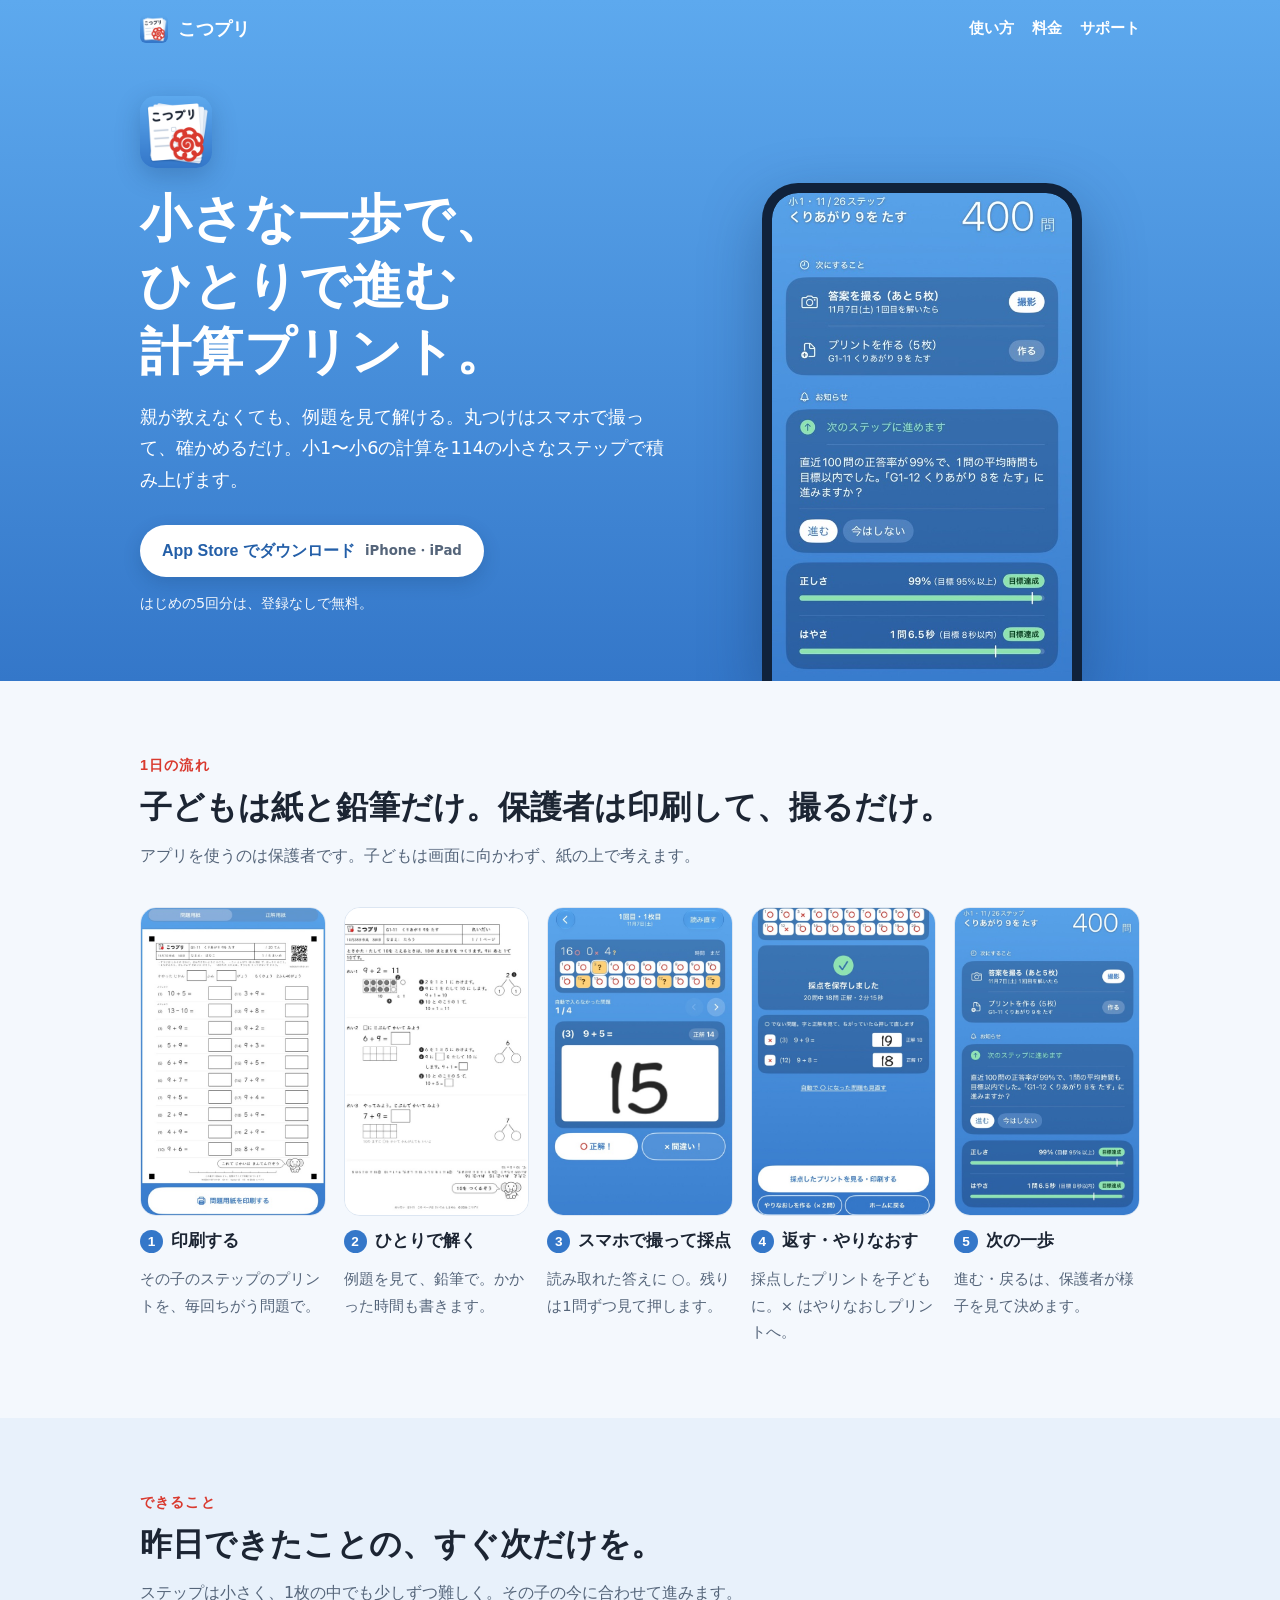
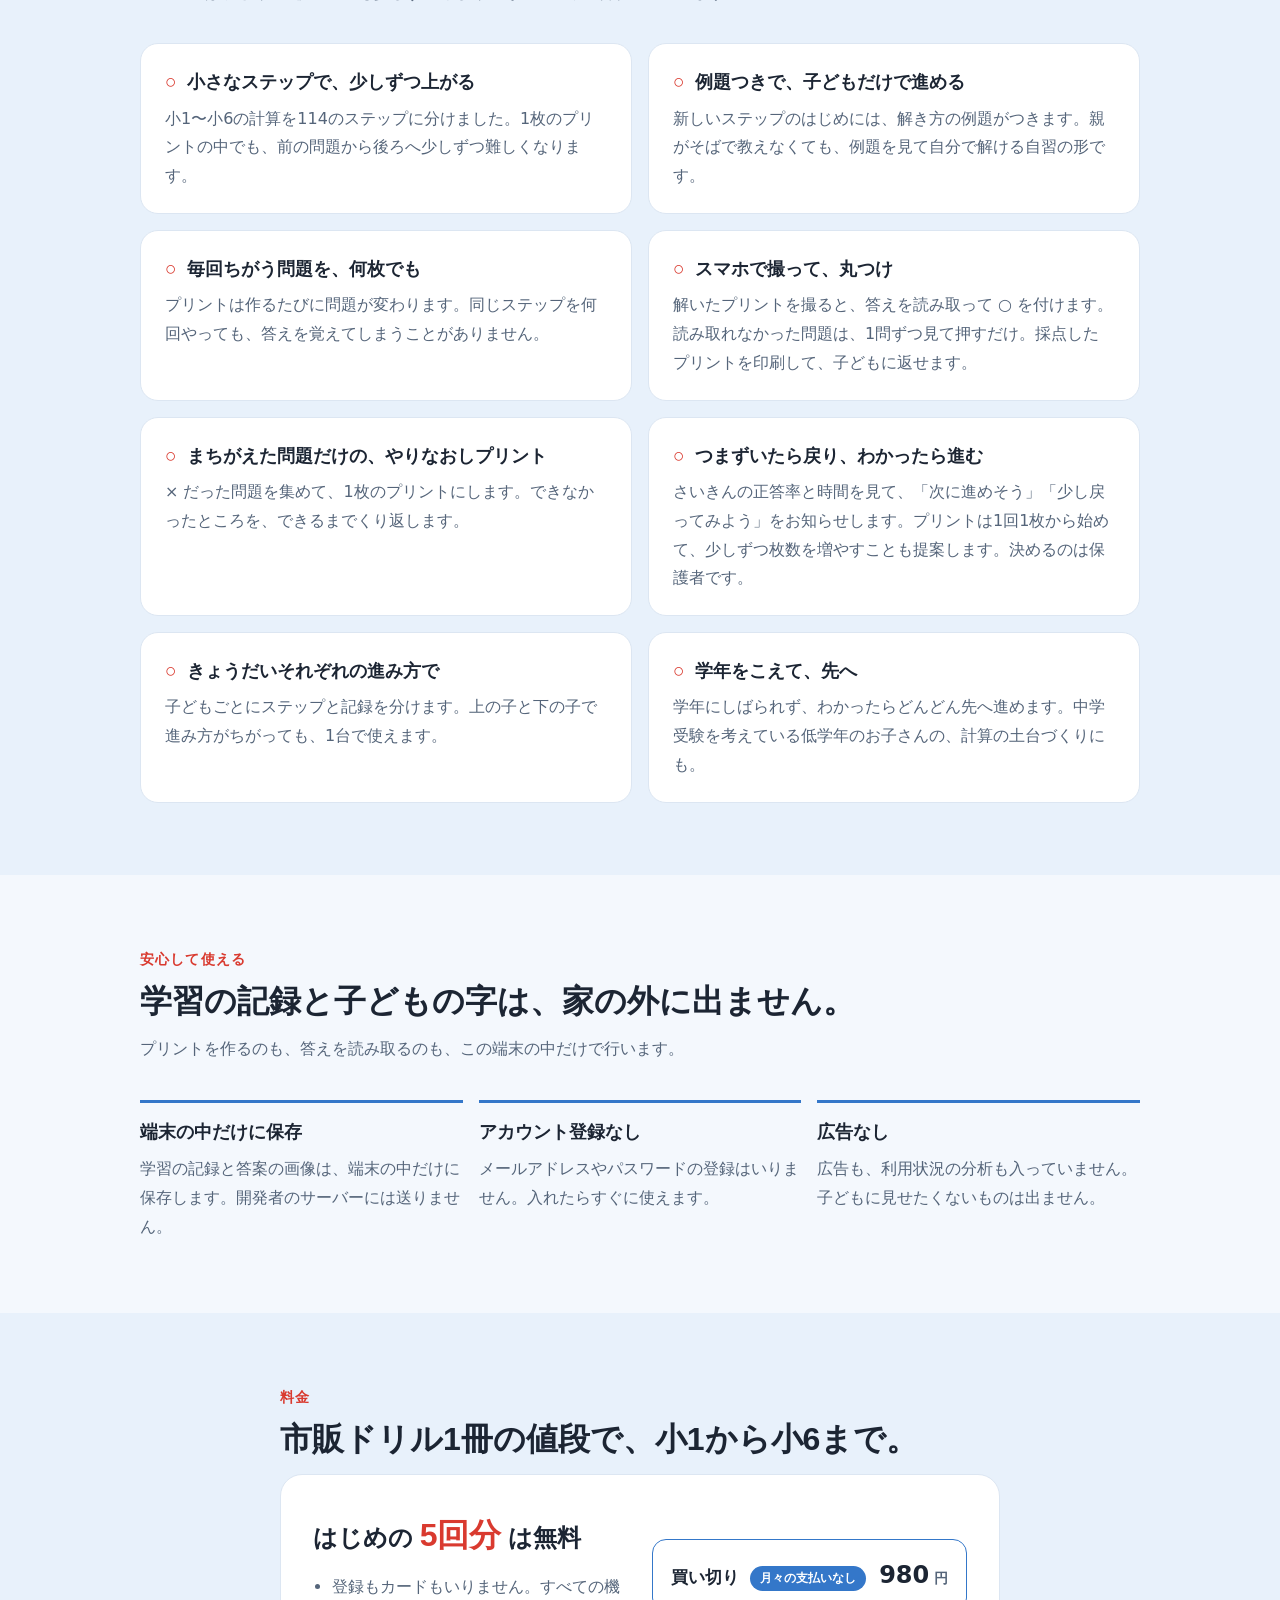
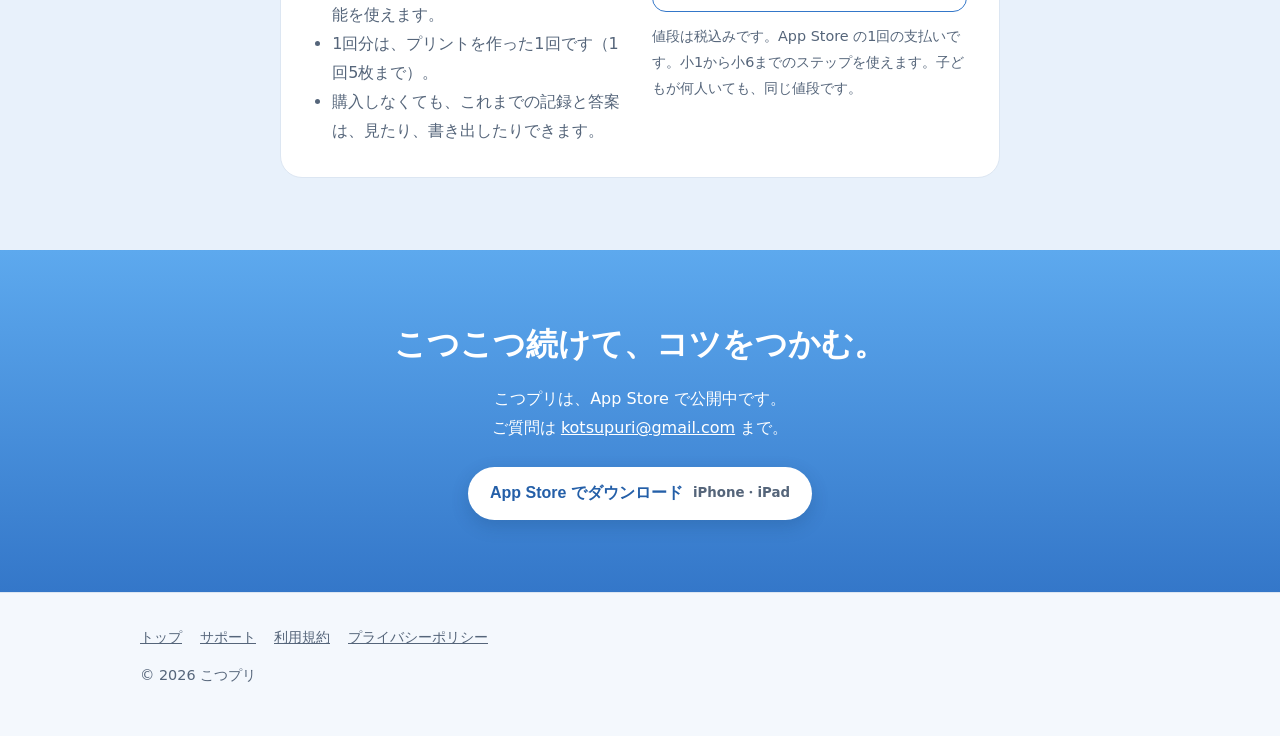
==== commit 694e4b2c: "Add files via upload" ====
--- a/index.html
+++ b/index.html
@@ -3,7 +3,7 @@
 <head>
 <meta charset="utf-8">
 <meta name="viewport" content="width=device-width, initial-scale=1">
-<title>こつプリ｜小学生の計算プリントをスマホで丸つけ（iPhone アプリ）</title>
+<title>こつプリ｜小学生の計算プリントをスマホで丸つけ（iPhone・iPad アプリ）</title>
 <meta name="description" content="小1〜小6の計算を114のステップに分けた、小学生の計算プリントのアプリ。例題つきのプリントを印刷して、子どもがひとりで解き、スマホで撮って採点。市販ドリル1冊の値段で、くり返し取り組めます。はじめの5回分は無料です。">
 <link rel="canonical" href="https://kotsupuri.github.io/">
 <link rel="icon" href="images/icon-64.png" type="image/png">
@@ -15,7 +15,7 @@
 <meta property="og:title" content="こつプリ｜小学生の計算プリントをスマホで丸つけ">
 <meta property="og:description" content="例題つきのプリントを印刷して、子どもがひとりで解き、スマホで撮って採点。市販ドリル1冊の値段で、小1から小6まで。">
 <meta property="og:url" content="https://kotsupuri.github.io/">
-<meta property="og:image" content="https://kotsupuri.github.io/images/ogp.png">
+<meta property="og:image" content="https://kotsupuri.github.io/images/ogp_x.png">
 <meta property="og:image:width" content="1200">
 <meta property="og:image:height" content="630">
 <meta property="og:locale" content="ja_JP">
@@ -29,7 +29,7 @@
   "alternateName": "Kotsupuri",
   "description": "小1〜小6の計算を114のステップに分けた、小学生の計算プリントのアプリ。例題つきのプリントを印刷して子どもがひとりで解き、スマホで撮って採点します。",
   "applicationCategory": "EducationalApplication",
-  "operatingSystem": "iOS 18 以上（iPhone）",
+  "operatingSystem": "iOS 18 以上（iPhone）、iPadOS 18 以上（iPad）",
   "inLanguage": "ja",
   "url": "https://kotsupuri.github.io/",
   "downloadUrl": "https://apps.apple.com/jp/app/id6830672966",
@@ -55,7 +55,7 @@
       <p class="app-name"><img src="images/icon-180.png" alt="こつプリのアイコン" width="72" height="72"></p>
       <h1><span>小さな一歩で、</span><span>ひとりで進む</span><span>計算プリント。</span></h1>
       <p class="lead">親が教えなくても、例題を見て解ける。丸つけはスマホで撮って、確かめるだけ。小1〜小6の計算を114の小さなステップで積み上げます。</p>
-      <a class="badge" href="https://apps.apple.com/jp/app/id6830672966">App Store でダウンロード <small>iPhone</small></a>
+      <a class="badge" href="https://apps.apple.com/jp/app/id6830672966">App Store でダウンロード <small>iPhone・iPad</small></a>
       <p class="hero-note">はじめの5回分は、登録なしで無料。</p>
     </div>
     <div class="hero-phone">
@@ -122,7 +122,7 @@
     <div class="wrap">
       <p class="eyebrow">安心して使える</p>
       <h2><span>学習の記録と子どもの字は、</span><span>家の外に出ません。</span></h2>
-      <p class="section-lead">プリントを作るのも、答えを読み取るのも、この iPhone の中だけで行います。</p>
+      <p class="section-lead">プリントを作るのも、答えを読み取るのも、この端末の中だけで行います。</p>
       <div class="promises">
         <div class="promise"><h3>端末の中だけに保存</h3><p>学習の記録と答案の画像は、端末の中だけに保存します。開発者のサーバーには送りません。</p></div>
         <div class="promise"><h3>アカウント登録なし</h3><p>メールアドレスやパスワードの登録はいりません。入れたらすぐに使えます。</p></div>
@@ -156,7 +156,7 @@
     <div class="wrap narrow">
       <h2><span>こつこつ続けて、</span><span>コツをつかむ。</span></h2>
       <p>こつプリは、App Store で公開中です。<br>ご質問は <a href="mailto:kotsupuri@gmail.com" style="color:#fff">kotsupuri@gmail.com</a> まで。</p>
-      <a class="badge" href="https://apps.apple.com/jp/app/id6830672966">App Store でダウンロード <small>iPhone</small></a>
+      <a class="badge" href="https://apps.apple.com/jp/app/id6830672966">App Store でダウンロード <small>iPhone・iPad</small></a>
     </div>
   </section>
 </main>
